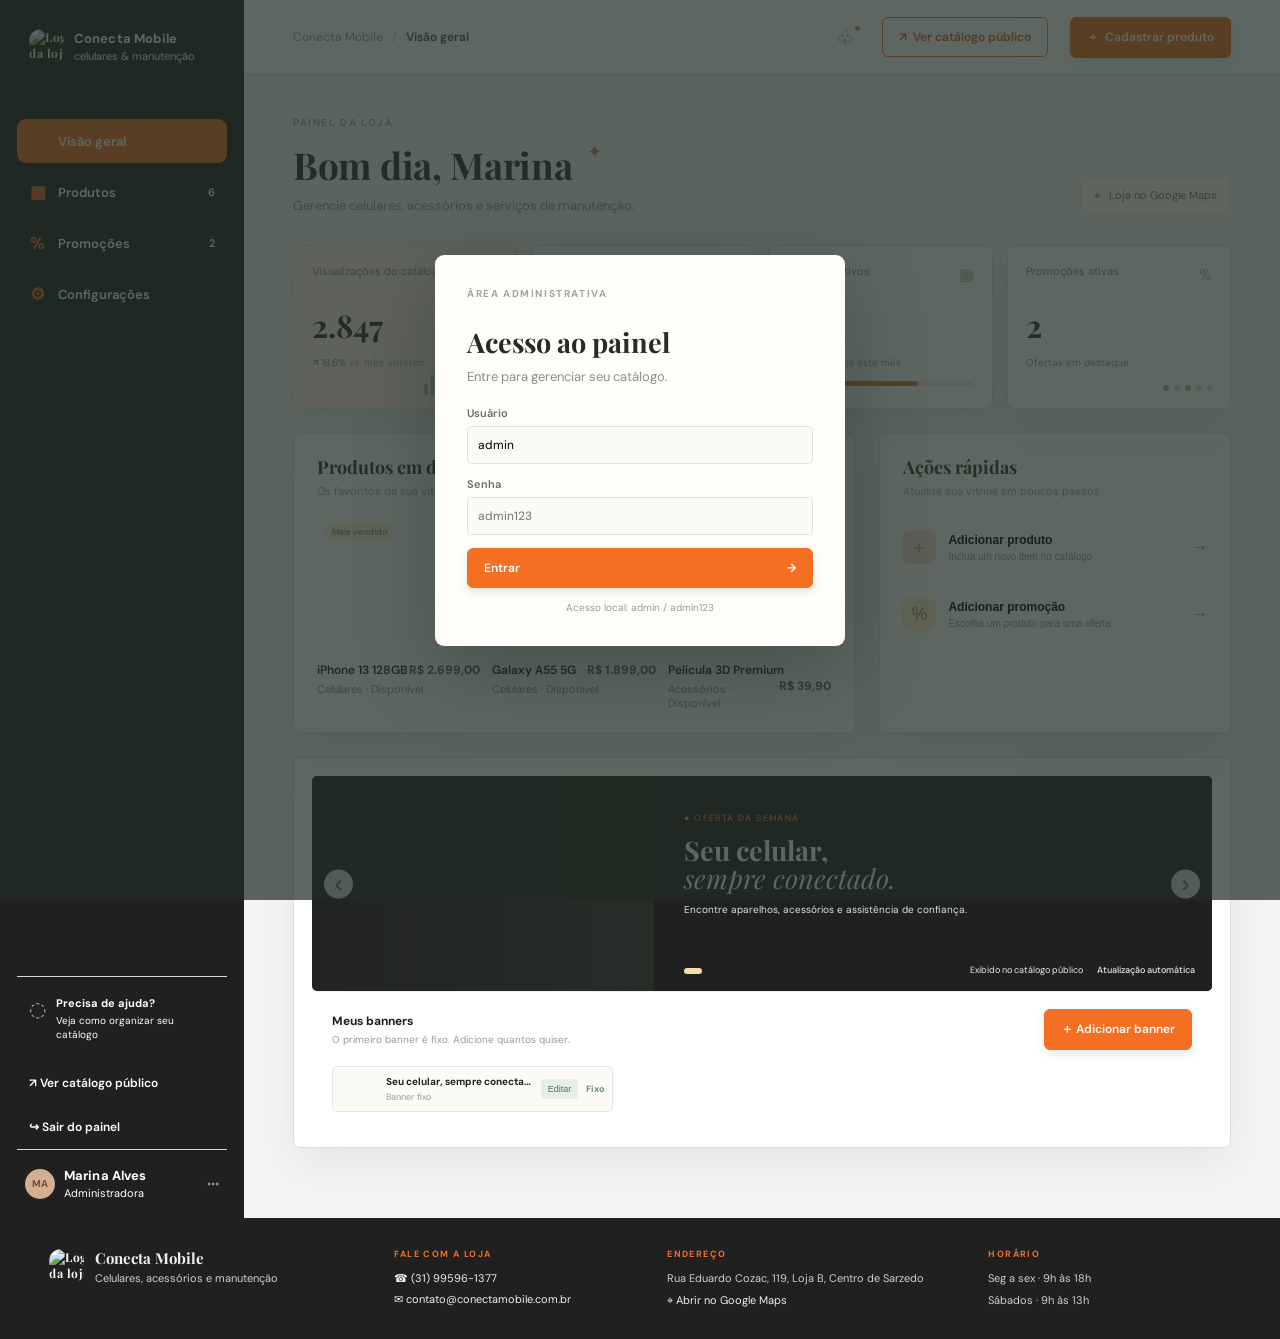
==== index.html @ fa738e45 "Initial catalog application" ====
<!doctype html>
<html lang="pt-BR">
  <head>
    <meta charset="UTF-8" />
    <meta name="viewport" content="width=device-width, initial-scale=1.0" />
    <meta name="theme-color" content="#f6f2e9" />
    <title>Conecta Mobile | Celulares e Manutenção</title>
    <link rel="preconnect" href="https://fonts.googleapis.com" />
    <link rel="preconnect" href="https://fonts.gstatic.com" crossorigin />
    <link
      href="https://fonts.googleapis.com/css2?family=DM+Sans:wght@400;500;600;700&family=Playfair+Display:wght@600;700&display=swap"
      rel="stylesheet"
    />
    <link rel="stylesheet" href="styles.css" />
  </head>
  <body>
    <div class="app-shell">
      <aside class="sidebar">
        <div class="brand">
          <span class="brand-mark logo-frame"
            ><img src="logo.png" alt="Logo da loja Conecta Mobile" /></span
          ><span
            ><strong>Conecta Mobile</strong
            ><small>celulares & manutenção</small></span
          >
        </div>
        <nav class="nav-list" aria-label="Navegação principal">
          <button class="nav-item active" data-view="overview">
            <span class="nav-icon">⌂</span> Visão geral
          </button>
          <button class="nav-item" data-view="products">
            <span class="nav-icon">▦</span> Produtos
            <b id="productNavCount">6</b>
          </button>
          <button class="nav-item" data-view="promotions">
            <span class="nav-icon">%</span> Promoções
            <b id="promoNavCount">2</b>
          </button>
          <button class="nav-item" data-view="settings">
            <span class="nav-icon">⚙</span> Configurações
          </button>
        </nav>
        <nav class="public-nav" aria-label="Menu público">
          <span class="public-nav-title">MENU</span>
          <button class="public-nav-item active" data-public-section="home">
            Home
          </button>
          <button class="public-nav-item" data-public-section="about">
            Sobre Nós
          </button>
          <button class="public-nav-item" data-public-section="services">
            Serviços
          </button>
          <button class="public-nav-item" data-public-section="store">
            Loja
          </button>
          <button class="public-nav-item" data-public-section="contact">
            Contato
          </button>
        </nav>
        <div class="sidebar-bottom">
          <div class="help-card">
            <span>◌</span>
            <div>
              <strong>Precisa de ajuda?</strong
              ><small>Veja como organizar seu catálogo</small>
            </div>
          </div>
          <button class="store-link" data-public-view>
            <span>↗</span> Ver catálogo público
          </button>
          <button class="store-link" id="logoutButton">
            <span>↪</span> Sair do painel
          </button>
          <div class="profile">
            <span class="avatar">MA</span
            ><span
              ><strong>Marina Alves</strong><small>Administradora</small></span
            ><span class="dots">•••</span>
          </div>
        </div>
      </aside>
      <main class="main-content">
        <header class="topbar">
          <div class="top-brand">
            <span class="brand-mark logo-frame"
              ><img src="logo.png" alt="Logo da loja Conecta Mobile"
            /></span>
            <div>
              <strong>Conecta Mobile</strong
              ><small>Celulares & manutenção</small>
            </div>
          </div>
          <div class="breadcrumb">
            <span>Conecta Mobile</span><i>/</i
            ><strong id="pageCrumb">Visão geral</strong>
          </div>
          <div class="top-actions">
            <button class="icon-button" title="Notificações">♧<em></em></button
            ><button
              class="outline-button"
              id="publicStoreButton"
              data-public-view
            >
              ↗ &nbsp;Ver catálogo público</button
            ><button class="primary-button" id="headerAddButton">
              ＋ &nbsp;Cadastrar produto
            </button>
          </div>
        </header>
        <div class="content-wrap">
          <section class="view active" id="overviewView">
            <div class="page-heading">
              <div>
                <p class="eyebrow">PAINEL DA LOJA</p>
                <h1>Bom dia, Marina <span>✦</span></h1>
                <p class="subtitle">
                  Gerencie celulares, acessórios e serviços de manutenção.
                </p>
              </div>
              <div class="date-chip">⌖ &nbsp; Loja no Google Maps</div>
            </div>
            <div class="stats-grid">
              <div class="stat-card accent">
                <div class="stat-top">
                  <span>Visualizações do catálogo</span
                  ><span class="stat-icon">◉</span>
                </div>
                <strong>2.847</strong
                ><small class="positive"
                  >↗ 18,6% <span>vs. mês anterior</span></small
                >
                <div class="sparkline bars">
                  <i></i><i></i><i></i><i></i><i></i><i></i><i></i><i></i><i></i
                  ><i></i><i></i><i></i>
                </div>
              </div>
              <div class="stat-card">
                <div class="stat-top">
                  <span>Cliques em produtos</span
                  ><span class="stat-icon pale">⌁</span>
                </div>
                <strong>634</strong
                ><small class="positive"
                  >↗ 9,2% <span>vs. mês anterior</span></small
                >
                <div class="sparkline line"></div>
              </div>
              <div class="stat-card">
                <div class="stat-top">
                  <span>Produtos ativos</span
                  ><span class="stat-icon pale">▦</span>
                </div>
                <strong id="activeStat">24</strong
                ><small class="neutral">3 adicionados este mês</small>
                <div class="progress"><span></span></div>
              </div>
              <div class="stat-card">
                <div class="stat-top">
                  <span>Promoções ativas</span
                  ><span class="stat-icon pale">%</span>
                </div>
                <strong id="promoStat">2</strong
                ><small class="neutral">Ofertas em destaque</small>
                <div class="event-dots">
                  <i></i><i></i><i></i><i></i><i></i>
                </div>
              </div>
            </div>
            <div class="dashboard-grid">
              <section class="panel catalog-panel">
                <div class="panel-header">
                  <div>
                    <h2>Produtos em destaque</h2>
                    <p>Os favoritos da sua vitrine</p>
                  </div>
                  <button class="text-button" data-view-link="products">
                    Ver todos <span>→</span>
                  </button>
                </div>
                <div class="featured-products" id="featuredProducts"></div>
              </section>
              <section class="panel quick-panel">
                <div class="panel-header">
                  <div>
                    <h2>Ações rápidas</h2>
                    <p>Atualize sua vitrine em poucos passos</p>
                  </div>
                </div>
                <button class="quick-action" data-modal="product">
                  <span class="quick-icon peach">＋</span
                  ><span
                    ><strong>Adicionar produto</strong
                    ><small>Inclua um novo item no catálogo</small></span
                  ><b>→</b></button
                ><button class="quick-action" data-view-link="promotions">
                  <span class="quick-icon yellow">%</span
                  ><span
                    ><strong>Adicionar promoção</strong
                    ><small>Escolha um produto para uma oferta</small></span
                  ><b>→</b>
                </button>
              </section>
            </div>
            <section class="panel banner-panel">
              <div class="banner-carousel" id="bannerCarousel">
                <div id="bannerSlides"></div>
                <button
                  class="carousel-arrow previous"
                  id="bannerPrevious"
                  aria-label="Banner anterior"
                >
                  ‹</button
                ><button
                  class="carousel-arrow next"
                  id="bannerNext"
                  aria-label="Próximo banner"
                >
                  ›
                </button>
                <div
                  class="carousel-dots"
                  id="carouselDots"
                  aria-label="Selecionar banner"
                ></div>
                <div class="banner-meta">
                  <span>Exibido no catálogo público</span
                  ><strong>Atualização automática</strong>
                </div>
              </div>
              <div class="banner-manager">
                <div>
                  <strong>Meus banners</strong
                  ><small
                    >O primeiro banner é fixo. Adicione quantos quiser.</small
                  >
                </div>
                <button class="primary-button" data-modal="banner">
                  ＋ Adicionar banner
                </button>
                <div class="banner-manager-list" id="bannerManagerList"></div>
              </div>
            </section>
          </section>
          <section class="view" id="productsView">
            <div class="page-heading compact">
              <div>
                <p class="eyebrow">CATÁLOGO DA LOJA</p>
                <h1>Produtos e serviços</h1>
                <p class="subtitle">
                  Cadastre celulares, acessórios e serviços de manutenção.
                </p>
              </div>
              <button class="primary-button" data-modal="product">
                ＋ &nbsp;Cadastrar produto
              </button>
            </div>
            <div class="toolbar">
              <div class="search-box">
                ⌕<input
                  id="productSearch"
                  placeholder="Buscar produto ou serviço..."
                />
              </div>
              <select id="categoryFilter">
                <option value="all">Todas as categorias</option>
                <option>Celulares</option>
                <option>Acessórios</option>
                <option>Manutenção</option>
              </select>
            </div>
            <div class="product-grid" id="productGrid"></div>
          </section>
          <section class="view" id="promotionsView">
            <div class="page-heading compact">
              <div>
                <p class="eyebrow">DESTAQUES</p>
                <h1>Promoções</h1>
                <p class="subtitle">
                  Crie ofertas que merecem aparecer primeiro.
                </p>
              </div>
              <button class="primary-button" data-modal="promotion">
                ＋ &nbsp;Nova promoção
              </button>
            </div>
            <div class="promotion-list" id="promotionList"></div>
          </section>
          <section class="view" id="settingsView">
            <div class="page-heading compact">
              <div>
                <p class="eyebrow">IDENTIDADE DA LOJA</p>
                <h1>Configurações</h1>
                <p class="subtitle">Atualize contato, localização e redes sociais.</p>
              </div>
            </div>
            <form class="settings-panel panel" id="settingsForm">
              <label>Endereço<input name="address" placeholder="Rua, número, bairro e cidade"></label>
              <label>Link da localização<input name="mapLink" type="url" placeholder="https://maps.google.com/... "></label>
              <label>Telefone<input name="phone" placeholder="(31) 99596-1377"></label>
              <label>Instagram<input name="instagram" placeholder="https://instagram.com/sua-loja"></label>
              <label>Facebook<input name="facebook" placeholder="https://facebook.com/sua-loja"></label>
              <button class="primary-button" type="submit">Salvar configurações <span>→</span></button>
            </form>
            <div class="panel category-settings">
              <div class="panel-header"><div><h2>Categorias</h2><p>Crie categorias para organizar os produtos.</p></div></div>
              <form class="category-form" id="categoryForm"><input name="category" placeholder="Nova categoria"><button class="primary-button" type="submit">＋ Adicionar</button></form>
              <div class="category-list" id="categoryList"></div>
            </div>
          </section>
          <section class="view client-view" id="clientView">
            <div class="client-header">
              <div class="client-logo">
                <span class="brand-mark logo-frame"
                  ><img src="logo.png" alt="Logo da loja Conecta Mobile"
                /></span>
                <div>
                  <strong>Conecta Mobile</strong
                  ><small>Celulares & manutenção</small>
                </div>
              </div>
              <button class="client-admin-link" data-view="overview">
                Área administrativa
              </button>
            </div>
            <div class="client-carousel" id="clientCarousel">
              <div id="clientBannerSlides"></div>
              <button
                class="client-carousel-arrow previous"
                id="clientBannerPrevious"
                aria-label="Banner anterior"
              >
                ‹</button
              ><button
                class="client-carousel-arrow next"
                id="clientBannerNext"
                aria-label="Próximo banner"
              >
                ›
              </button>
              <div class="client-carousel-dots" id="clientBannerDots"></div>
            </div>
            <div class="client-toolbar">
              <div>
                <span class="eyebrow">CATÁLOGO ONLINE</span>
                <h2>Encontre o que precisa</h2>
                <p>Produtos e serviços de confiança para o seu celular.</p>
              </div>
              <div class="client-search">
                ⌕<input
                  id="clientSearch"
                  placeholder="Buscar produto ou serviço..."
                />
              </div>
            </div>
            <div class="client-categories">
              <button class="category-chip active" data-client-category="all">
                Todos</button
              ><button class="category-chip" data-client-category="Celulares">
                Celulares</button
              ><button class="category-chip" data-client-category="Acessórios">
                Acessórios</button
              ><button class="category-chip" data-client-category="Manutenção">
                Manutenção
              </button>
            </div>
            <div class="client-product-grid" id="clientProductGrid"></div>
            <div class="client-contact">
              <strong>Precisa de ajuda?</strong
              ><span
                >Fale com a Conecta Mobile pelo WhatsApp ou visite nossa
                loja.</span
              ><a href="tel:+5511998765432">☎ (11) 99876-5432</a
              ><button class="client-map-button" id="clientMapButton">
                ⌖ Como chegar
              </button>
            </div>
          </section>
        </div>
      </main>
      <footer class="site-footer">
        <div class="footer-brand">
          <span class="brand-mark logo-frame"
            ><img src="logo.png" alt="Logo da loja Conecta Mobile"
          /></span>
          <div>
            <strong>Conecta Mobile</strong
            ><small>Celulares, acessórios e manutenção</small>
          </div>
        </div>
        <div class="footer-contact">
          <span class="footer-label">FALE COM A LOJA</span
          ><a id="footerPhone" href="tel:+5531995961377">☎ (31) 99596-1377</a
          ><a href="mailto:contato@conectamobile.com.br"
            >✉ contato@conectamobile.com.br</a
          >
          <a id="footerInstagram" target="_blank" rel="noreferrer"></a>
          <a id="footerFacebook" target="_blank" rel="noreferrer"></a>
        </div>
        <div class="footer-contact">
          <span class="footer-label">ENDEREÇO</span
          ><span id="footerAddress">Rua Eduardo Cozac, 119, Loja B, Centro de Sarzedo</span
          ><a id="footerMapLink"
            href="https://www.google.com/maps/search/?api=1&query=Rua+Eduardo+Cozac+119+Sarzedo"
            target="_blank"
            rel="noreferrer"
            >⌖ Abrir no Google Maps</a
          >
        </div>
        <div class="footer-hours">
          <span class="footer-label">HORÁRIO</span
          ><span>Seg a sex · 9h às 18h</span><span>Sábados · 9h às 13h</span>
        </div>
      </footer>
    </div>
    <div class="login-backdrop open" id="loginBackdrop">
      <form class="login-card" id="loginForm">
        <p class="eyebrow">ÁREA ADMINISTRATIVA</p>
        <h1>Acesso ao painel</h1>
        <p class="subtitle">Entre para gerenciar seu catálogo.</p>
        <label>Usuário<input name="username" autocomplete="username" value="admin"></label>
        <label>Senha<input name="password" type="password" autocomplete="current-password" placeholder="admin123"></label>
        <button class="primary-button full" type="submit">Entrar <span>→</span></button>
        <small class="login-hint">Acesso local: admin / admin123</small>
      </form>
    </div>
    <div class="modal-backdrop" id="modalBackdrop">
      <div class="modal" role="dialog" aria-modal="true">
        <button class="modal-close" id="modalClose">×</button>
        <p class="eyebrow" id="modalEyebrow">NOVO CADASTRO</p>
        <h2 id="modalTitle">Adicionar produto</h2>
        <p class="modal-subtitle" id="modalSubtitle">
          Deixe sua vitrine sempre atualizada.
        </p>
        <form id="catalogForm">
          <div class="form-fields" id="formFields"></div>
          <button class="primary-button full" type="submit">
            Salvar cadastro <span>→</span>
          </button>
        </form>
      </div>
    </div>
    <div class="toast" id="toast">Cadastro salvo com sucesso.</div>
    <script src="app.js"></script>
  </body>
</html>
---- styles.css ----
.public-mode .content-wrap {
  display: block !important;
  min-height: 650px !important;
}
.public-mode .client-view.active {
  display: block !important;
  visibility: visible !important;
  opacity: 1 !important;
  min-height: 650px !important;
}
.public-mode .client-view.active .client-header,
.public-mode .client-view.active .client-carousel,
.public-mode .client-view.active .client-toolbar,
.public-mode .client-view.active .client-categories,
.public-mode .client-view.active .client-product-grid {
  display: flex;
}
.public-mode .client-view.active .client-product-grid {
  display: grid;
}
.public-mode {
  background: #555b5e !important;
}
.public-mode .app-shell {
  width: min(100%, 900px);
  margin: 0 auto;
  display: flex;
  align-items: stretch;
  box-shadow: 0 0 35px rgba(0, 0, 0, 0.32);
  background: #252e35;
}
.public-mode .sidebar {
  width: 108px !important;
  flex: 0 0 108px !important;
  min-height: 100vh !important;
  padding: 0 !important;
  background: #101722 !important;
}
.public-mode .sidebar .brand {
  height: 50px;
  padding: 0 !important;
  justify-content: center;
  background: #0b111b;
}
.public-mode .sidebar .brand-mark {
  width: 108px !important;
  height: 50px !important;
  border-radius: 0;
  background: #0b111b !important;
}
.public-mode .sidebar .brand-mark img {
  padding: 7px 10px;
}
.public-mode .public-nav {
  display: block;
}
.public-mode .public-nav-title {
  height: 50px;
  padding: 18px 14px;
  font-size: 12px;
  background: #0b111b;
}
.public-mode .public-nav-item {
  font-size: 10px;
  padding: 10px 13px;
}
.public-mode .public-nav-item.active {
  background: #202936;
  border-left-color: #f36f21;
}
.public-mode .main-content {
  width: calc(100% - 108px);
  background: #252e35 !important;
}
.public-mode .client-view {
  background: #252e35;
}
.public-mode .client-header {
  height: 105px;
  padding: 0 25px;
  margin: 0;
  background: #252e35;
  border-bottom: 1px solid #38434a;
}
.public-mode .client-header .client-logo {
  width: 100%;
  justify-content: center;
}
.public-mode .client-header .client-logo > div {
  display: none;
}
.public-mode .client-header .logo-frame {
  width: 190px;
  height: 58px;
  border-radius: 0;
  background: transparent !important;
}
.public-mode .client-header .client-admin-link {
  position: absolute;
  right: 10px;
  top: 10px;
  font-size: 8px;
  color: #f36f21;
}
.public-mode .client-carousel {
  width: 100%;
  height: 300px;
  margin: 0;
  border-radius: 0;
  background: #20272d;
}
.public-mode .client-banner-slide {
  padding: 35px 45px;
}
.public-mode .client-banner-slide h1 {
  font-size: 30px;
}
.public-mode .client-banner-slide p {
  font-size: 11px;
}
.public-mode .client-toolbar {
  padding: 0 45px;
  margin: 28px 0 14px;
}
.public-mode .client-toolbar h2 {
  font-size: 18px;
}
.public-mode .client-categories {
  padding: 0 45px;
}
.public-mode .client-product-grid {
  padding: 0 45px;
  grid-template-columns: repeat(6, 1fr);
  gap: 8px;
}
.public-mode .client-product-image {
  height: 112px;
}
.public-mode .client-product-info {
  padding: 7px;
}
.public-mode .client-product-info small {
  font-size: 8px;
}
.public-mode .client-product-info h3 {
  font-size: 9px;
}
.public-mode .client-product-info strong {
  font-size: 10px;
}
.public-mode .client-product-info del {
  font-size: 8px;
}
.public-mode .client-detail-button {
  font-size: 8px;
  padding: 5px 1px;
  background: #f36f21;
}
.public-mode .client-contact {
  margin: 22px 45px 0;
  padding: 14px;
}
.public-mode .site-footer {
  margin-left: -108px;
  width: calc(100% + 108px);
  padding: 18px 45px;
  border-top: 2px solid #f36f21;
  grid-template-columns: repeat(4, 1fr);
  font-size: 9px;
}
.public-mode .site-footer .brand-mark {
  width: 35px;
  height: 35px;
}
.public-mode .client-main-banner {
  display: none;
}
@media (max-width: 640px) {
  .public-mode .app-shell {
    width: 100%;
  }
  .public-mode .sidebar {
    width: 58px !important;
    flex-basis: 58px !important;
  }
  .public-mode .main-content {
    width: calc(100% - 58px);
  }
  .public-mode .client-header {
    height: 76px;
  }
  .public-mode .client-header .logo-frame {
    width: 175px;
    height: 54px;
  }
  .public-mode .client-carousel {
    height: 300px;
  }
  .public-mode .client-banner-slide {
    padding: 25px;
  }
  .public-mode .client-banner-slide h1 {
    font-size: 25px;
  }
  .public-mode .client-toolbar,
  .public-mode .client-categories,
  .public-mode .client-product-grid {
    padding-left: 15px;
    padding-right: 15px;
  }
  .public-mode .client-product-grid {
    grid-template-columns: repeat(2, 1fr);
  }
  .public-mode .site-footer {
    margin-left: -58px;
    width: calc(100% + 58px);
    padding: 20px 15px;
    grid-template-columns: repeat(2, 1fr);
  }
}
.public-nav {
  display: none;
}
.public-nav-title {
  display: block;
  color: #fff;
  font-size: 14px;
  font-weight: 700;
  padding: 12px 14px 18px;
}
.public-nav-item {
  display: block;
  width: 100%;
  border: 0;
  border-left: 3px solid transparent;
  background: transparent;
  color: #fff;
  text-align: left;
  padding: 11px 14px;
  font: 500 11px "DM Sans";
  cursor: pointer;
}
.public-nav-item.active {
  border-left-color: #f36f21;
  background: #343434;
  color: #f7a56f;
}
.public-mode .sidebar {
  width: 160px;
  padding: 20px 0;
  background: #111820 !important;
}
.public-mode .sidebar .brand {
  padding: 0 14px 23px;
}
.public-mode .sidebar .brand-mark {
  width: 42px;
  height: 42px;
  border-radius: 2px;
}
.public-mode .sidebar .brand > span:last-child {
  display: none;
}
.public-mode .sidebar .nav-list,
.public-mode .sidebar .sidebar-bottom {
  display: none;
}
.public-mode .public-nav {
  display: block;
}
.public-mode .main-content {
  background: #252e35 !important;
}
.public-mode .content-wrap {
  max-width: none;
  padding: 0 0 30px;
}
.public-mode .client-view {
  max-width: 100%;
  margin: 0;
}
.public-mode .client-header {
  height: 105px;
  margin: 0;
  padding: 14px 46px;
  background: #252e35;
  justify-content: center;
}
.public-mode .client-header .client-logo > div {
  display: none;
}
.public-mode .client-header .logo-frame {
  width: 260px;
  height: 78px;
  border-radius: 0;
  background: #252e35 !important;
}
.public-mode .client-header .client-admin-link {
  position: absolute;
  right: 24px;
  top: 18px;
  color: #f36f21;
}
.public-mode .client-main-banner {
  border-radius: 0;
  height: 300px;
  margin: 0;
  background-position: center;
}
.public-mode .client-main-banner-copy {
  display: none;
}
.public-mode .client-carousel {
  border-radius: 0;
  width: 100%;
  height: 300px;
  margin: 0;
}
.public-mode .client-toolbar {
  padding: 0 45px;
  margin-top: 30px;
  color: #fff;
}
.public-mode .client-toolbar h2 {
  color: #fff;
}
.public-mode .client-toolbar p {
  color: #b9c0c3;
}
.public-mode .client-categories {
  padding: 0 45px;
}
.public-mode .client-product-grid {
  padding: 0 45px;
  grid-template-columns: repeat(6, 1fr);
  gap: 10px;
}
.public-mode .client-product-card {
  background: #f4f4f2 !important;
  border: 0;
  border-radius: 4px;
}
.public-mode .client-product-image {
  height: 118px;
}
.public-mode .client-product-info {
  padding: 8px;
}
.public-mode .client-product-info h3 {
  font-size: 10px;
  margin: 4px 0;
}
.public-mode .client-product-info strong {
  font-size: 11px;
}
.public-mode .client-detail-button {
  background: #f36f21;
  color: #fff !important;
  border-radius: 3px;
  padding: 5px 4px;
  font-size: 8px;
  width: 100%;
}
.public-mode .client-contact {
  margin: 28px 45px 0;
}
.public-mode .site-footer {
  margin-left: -160px;
  width: calc(100% + 160px);
  border-top: 2px solid #f36f21;
}
@media (max-width: 1000px) {
  .public-mode .client-product-grid {
    grid-template-columns: repeat(3, 1fr);
  }
}
@media (max-width: 640px) {
  .public-mode .sidebar {
    width: 58px;
  }
  .public-mode .sidebar .brand {
    padding: 10px 8px 25px;
  }
  .public-mode .sidebar .brand-mark {
    width: 40px;
    height: 40px;
  }
  .public-mode .public-nav-title {
    font-size: 0;
    padding: 12px 0;
  }
  .public-mode .public-nav-item {
    font-size: 0;
    padding: 13px 0;
    border-left-width: 2px;
  }
  .public-mode .public-nav-item:before {
    content: "•";
    font-size: 19px;
    display: block;
    text-align: center;
  }
  .public-mode .client-header {
    height: 78px;
    padding: 8px 12px;
  }
  .public-mode .client-header .logo-frame {
    width: 190px;
    height: 58px;
  }
  .public-mode .client-header .client-admin-link {
    right: 8px;
    top: 9px;
    font-size: 9px;
  }
  .public-mode .client-main-banner {
    height: 200px;
  }
  .public-mode .client-carousel {
    margin: 0;
    height: 300px;
  }
  .public-mode .client-toolbar,
  .public-mode .client-categories,
  .public-mode .client-product-grid {
    padding-left: 15px;
    padding-right: 15px;
  }
  .public-mode .client-product-grid {
    grid-template-columns: repeat(2, 1fr);
  }
  .public-mode .client-contact {
    margin-left: 15px;
    margin-right: 15px;
  }
  .public-mode .site-footer {
    margin-left: -58px;
    width: calc(100% + 58px);
  }
}
/* Identidade visual final da loja */
body {
  background: #f4f4f4 !important;
  color: #202020 !important;
}
.sidebar,
.site-footer {
  background: #202020 !important;
}
.main-content {
  background: #f4f4f4 !important;
}
.topbar {
  background: #fff !important;
  border-color: #dedede !important;
}
.primary-button,
.category-chip.active,
.client-map-button {
  background: #f36f21 !important;
  border-color: #f36f21 !important;
  color: #fff !important;
}
.outline-button {
  border-color: #f36f21 !important;
  color: #d95c16 !important;
}
.nav-item.active {
  background: #f36f21 !important;
  color: #fff !important;
}
.nav-item,
.nav-item b,
.brand strong,
.brand small,
.help-card,
.store-link,
.profile strong,
.profile small {
  color: #fff !important;
}
.nav-icon,
.footer-label,
.live-label {
  color: #f36f21 !important;
}
.panel,
.stat-card,
.product-card,
.client-product-card {
  background: #fff !important;
  border-color: #dedede !important;
}
.stat-card.accent,
.client-contact {
  background: #fff0e6 !important;
}
.banner-carousel,
.client-carousel,
.banner-copy {
  background: #202020 !important;
}
.client-banner-slide {
  color: #fff;
}
.text-button,
.location-link,
.client-detail-button,
.client-contact a {
  color: #d95c16 !important;
}
.promotion-tag,
.promotion-period {
  background: #ffe0cd !important;
  color: #d95c16 !important;
}
.promotion-badge {
  background: #ffe0cd !important;
  color: #d95c16 !important;
}
.status {
  background: #fff0e6 !important;
  color: #d95c16 !important;
}
.remove-banner {
  background: #ffe0cd !important;
  color: #d95c16 !important;
}
.progress span {
  background: #f36f21 !important;
}
.client-main-banner {
  background-color: #202020 !important;
}
.client-main-banner {
  height: 340px;
  background-size: cover;
  background-position: center;
  max-width: none;
}
.client-main-banner-copy {
  left: 48px;
  bottom: 38px;
}
.client-main-banner-copy strong {
  font-size: 38px;
}
.client-main-banner-copy p {
  font-size: 13px;
}
@media (max-width: 640px) {
  .client-main-banner {
    height: 260px;
    background-size: cover;
  }
  .client-main-banner-copy {
    left: 24px;
    bottom: 24px;
  }
  .client-main-banner-copy strong {
    font-size: 27px;
  }
}
.public-mode .topbar {
  display: none;
}
.public-mode .content-wrap {
  padding-top: 28px;
}
.public-mode .sidebar {
  min-height: 100vh;
}
.brand-mark {
  background: #202020;
  color: #fff;
}
.sidebar {
  background: #202020;
  color: #fff;
}
.brand strong,
.brand small,
.nav-item,
.help-card,
.store-link,
.profile strong,
.profile small {
  color: #fff;
}
.nav-item.active {
  background: #f36f21;
  color: #fff;
}
.nav-item b {
  color: #f4b083;
}
.nav-icon {
  color: #f7a06e;
}
.help-card,
.profile {
  border-color: #454545;
}
.main-content {
  background: #f4f4f4;
}
.topbar {
  background: #fff;
  border-color: #dedede;
}
.primary-button {
  background: #f36f21;
  border-color: #f36f21;
}
.outline-button {
  border-color: #f36f21;
  color: #d95c16;
}
.stat-card.accent {
  background: #fff0e6;
  border-color: #ffd6bd;
}
.positive,
.text-button,
.location-link {
  color: #d95c16 !important;
}
.progress span {
  background: #f36f21;
}
.quick-icon.green {
  background: #ffe0cd;
  color: #d95c16;
}
.banner-carousel,
.client-carousel {
  background: #202020;
}
.banner-copy {
  background: #202020 !important;
}
.live-label {
  color: #ff9a5c !important;
}
.site-footer {
  background: #202020;
}
.footer-label {
  color: #ff9a5c;
}
.client-map-button {
  background: #f36f21;
  color: #fff;
}
.category-chip.active {
  background: #f36f21;
  border-color: #f36f21;
}
.client-contact {
  background: #fff0e6;
  color: #202020;
}
.client-contact a {
  color: #d95c16;
}
.client-detail-button {
  color: #d95c16;
}
.promotion-tag,
.promotion-period {
  color: #d95c16 !important;
}
.promotion-badge {
  background: #ffe0cd;
  color: #d95c16;
}
.status {
  background: #fff0e6;
  color: #d95c16 !important;
}
.fixed-label {
  color: #d95c16;
}
.remove-banner {
  background: #ffe0cd;
  color: #d95c16;
}
.logo-theme {
  --ink: #202020;
  --green: #f36f21;
  --green-dark: #1f1f1f;
  --cream: #f4f4f4;
  --paper: #ffffff;
  --line: #dedede;
}
body {
  background: #f4f4f4;
  color: #202020;
}
.sidebar {
  background: #202020;
  color: #fff;
}
.brand strong,
.brand small,
.nav-item,
.help-card,
.store-link,
.profile strong,
.profile small {
  color: #fff;
}
.nav-item.active {
  background: #f36f21;
  color: #fff;
}
.nav-item b {
  color: #f4b083;
}
.nav-icon {
  color: #f7a06e;
}
.help-card,
.profile {
  border-color: #454545;
}
.main-content {
  background: #f4f4f4;
}
.topbar {
  background: #fff;
  border-color: #dedede;
}
.primary-button {
  background: #f36f21;
  border-color: #f36f21;
}
.outline-button {
  border-color: #f36f21;
  color: #d95c16;
}
.stat-card.accent {
  background: #fff0e6;
  border-color: #ffd6bd;
}
.positive,
.text-button,
.location-link {
  color: #d95c16 !important;
}
.progress span {
  background: #f36f21;
}
.quick-icon.green {
  background: #ffe0cd;
  color: #d95c16;
}
.banner-carousel,
.client-carousel {
  background: #202020;
}
.banner-copy {
  background: #202020 !important;
}
.live-label {
  color: #ff9a5c !important;
}
.site-footer {
  background: #202020;
}
.footer-label {
  color: #ff9a5c;
}
.client-map-button {
  background: #f36f21;
  color: #fff;
}
.category-chip.active {
  background: #f36f21;
  border-color: #f36f21;
}
.client-contact {
  background: #fff0e6;
  color: #202020;
}
.client-contact a {
  color: #d95c16;
}
.client-detail-button {
  color: #d95c16;
}
.promotion-tag,
.promotion-period {
  color: #d95c16 !important;
}
.promotion-badge {
  background: #ffe0cd;
  color: #d95c16;
}
.status {
  background: #fff0e6;
  color: #d95c16 !important;
}
.fixed-label {
  color: #d95c16;
}
.remove-banner {
  background: #ffe0cd;
  color: #d95c16;
}
.client-main-banner {
  height: 190px;
  border-radius: 9px;
  overflow: hidden;
  position: relative;
  background: #222 url("logo.png") center/cover no-repeat;
  display: flex;
  align-items: center;
  box-shadow: 0 14px 30px rgba(35, 43, 37, 0.13);
  margin-bottom: 18px;
}
.client-main-banner:after {
  content: "";
  position: absolute;
  inset: 0;
  background: linear-gradient(
    90deg,
    rgba(20, 25, 27, 0.82),
    rgba(20, 25, 27, 0.12) 72%
  );
}
.client-main-banner-copy {
  position: absolute;
  z-index: 1;
  left: 32px;
  color: #fff;
  display: flex;
  flex-direction: column;
  gap: 7px;
}
.client-main-banner-copy span {
  font-size: 9px;
  letter-spacing: 1.5px;
  color: #f1a06d;
  font-weight: 700;
}
.client-main-banner-copy strong {
  font: 700 29px "Playfair Display";
}
.client-main-banner-copy p {
  font-size: 11px;
  color: #e6e8e4;
  margin: 0;
}
@media (max-width: 640px) {
  .client-main-banner {
    height: 155px;
  }
  .client-main-banner-copy {
    left: 20px;
    right: 14px;
  }
  .client-main-banner-copy strong {
    font-size: 22px;
  }
  .client-main-banner-copy p {
    font-size: 10px;
  }
}
.client-carousel {
  height: 320px;
  border-radius: 9px;
  overflow: hidden;
  position: relative;
  background: #294d3d;
  color: #fff;
}
.client-banner-slide {
  position: absolute;
  inset: 0;
  display: flex;
  align-items: center;
  padding: 40px 55px;
  background-position: center;
  background-size: cover;
  opacity: 0;
  visibility: hidden;
  transition: opacity 0.45s ease;
}
.client-banner-slide.active {
  opacity: 1;
  visibility: visible;
}
.client-banner-slide > div {
  max-width: 500px;
}
.client-banner-slide h1 {
  font: 700 43px/1.05 "Playfair Display";
  margin: 13px 0;
}
.client-banner-slide p {
  color: #e4ede3;
  font-size: 13px;
  line-height: 1.6;
  max-width: 390px;
}
.client-carousel-arrow {
  position: absolute;
  top: 50%;
  transform: translateY(-50%);
  border: 0;
  border-radius: 50%;
  width: 32px;
  height: 32px;
  background: rgba(255, 255, 255, 0.86);
  color: #41634c;
  font-size: 25px;
  line-height: 19px;
  cursor: pointer;
  z-index: 2;
}
.client-carousel-arrow.previous {
  left: 16px;
}
.client-carousel-arrow.next {
  right: 16px;
}
.client-carousel-dots {
  position: absolute;
  bottom: 19px;
  left: 55px;
  display: flex;
  gap: 6px;
  z-index: 2;
}
.client-carousel-dot {
  border: 0;
  width: 7px;
  height: 7px;
  border-radius: 50%;
  padding: 0;
  background: #b9cbb9;
  cursor: pointer;
}
.client-carousel-dot.active {
  width: 20px;
  border-radius: 5px;
  background: #f3dfad;
}
.client-promotion-period {
  display: block;
  color: #b66f4c;
  font-size: 10px;
  font-style: normal;
  margin-top: 7px;
}
.client-contact .client-map-button {
  margin: 0 0 0 auto;
}
@media (max-width: 640px) {
  .client-carousel {
    height: 350px;
  }
  .client-banner-slide {
    padding: 30px 25px;
  }
  .client-banner-slide h1 {
    font-size: 34px;
  }
  .client-carousel-dots {
    left: 25px;
  }
  .client-contact .client-map-button {
    margin-top: 15px;
  }
}
.logo-frame {
  overflow: hidden;
  background: #202020 !important;
  display: grid;
  place-items: center;
}
.logo-frame img {
  width: 100%;
  height: 100%;
  object-fit: contain;
  display: block;
}
.banner-manager {
  padding: 17px 20px;
  display: flex;
  align-items: center;
  gap: 16px;
  flex-wrap: wrap;
  border-top: 1px solid #edf0e9;
}
.banner-manager > div:first-child {
  display: flex;
  flex-direction: column;
  gap: 4px;
  margin-right: auto;
}
.banner-manager strong {
  font-size: 12px;
}
.banner-manager small {
  font-size: 10px;
  color: #929d95;
}
.banner-manager-list {
  width: 100%;
  display: grid;
  grid-template-columns: repeat(3, 1fr);
  gap: 8px;
}
.banner-manager-item {
  display: flex;
  align-items: center;
  gap: 8px;
  border: 1px solid #e5e8e2;
  border-radius: 5px;
  padding: 7px;
  background: #fbfaf5;
  min-width: 0;
}
.banner-mini {
  width: 38px;
  height: 30px;
  border-radius: 3px;
  background-size: cover;
  background-position: center;
  flex-shrink: 0;
}
.banner-manager-item strong,
.banner-manager-item small {
  display: block;
  white-space: nowrap;
  overflow: hidden;
  text-overflow: ellipsis;
}
.banner-manager-copy {
  min-width: 0;
  flex: 1;
}
.edit-banner {
  border: 0;
  background: #e8efe8;
  color: #53705a;
  border-radius: 4px;
  padding: 5px 7px;
  font-size: 9px;
  cursor: pointer;
  flex-shrink: 0;
}
.banner-manager-item strong {
  font-size: 10px;
}
.banner-manager-item small {
  font-size: 9px;
  color: #96a097;
  margin-top: 3px;
}
.fixed-label {
  margin-left: auto;
  color: #6b8c70;
  font-size: 9px;
  font-weight: 700;
}
.remove-banner {
  margin-left: auto;
  border: 0;
  background: #f8e2d7;
  color: #b76c50;
  border-radius: 50%;
  width: 21px;
  height: 21px;
  font-size: 16px;
  line-height: 18px;
  cursor: pointer;
  flex-shrink: 0;
}
@media (max-width: 640px) {
  .banner-manager-list {
    grid-template-columns: 1fr;
  }
  .banner-manager .primary-button {
    width: 100%;
  }
}
.client-view {
  max-width: 1120px;
  margin: 0 auto;
}
.client-header {
  display: flex;
  align-items: center;
  justify-content: space-between;
  margin-bottom: 27px;
}
.client-logo {
  display: flex;
  align-items: center;
  gap: 10px;
}
.client-logo strong {
  display: block;
  font: 700 17px "Playfair Display";
}
.client-logo small {
  display: block;
  color: #87918a;
  font-size: 10px;
  margin-top: 2px;
}
.client-admin-link {
  border: 0;
  background: transparent;
  color: #5e8068;
  font: 600 11px "DM Sans";
  cursor: pointer;
}
.client-hero {
  min-height: 290px;
  border-radius: 9px;
  padding: 42px 52px;
  display: flex;
  align-items: center;
  color: #fff;
  background:
    linear-gradient(90deg, rgba(37, 64, 48, 0.92), rgba(51, 78, 57, 0.52)),
    url("https://images.unsplash.com/photo-1511707171634-5f897ff02aa9?auto=format&fit=crop&w=1400&q=85")
      center/cover;
}
.client-hero h1 {
  font: 700 44px/1.02 "Playfair Display";
  margin: 12px 0;
}
.client-hero h1 em {
  font-weight: 400;
}
.client-hero p {
  max-width: 380px;
  color: #e0e9df;
  font-size: 13px;
  line-height: 1.6;
}
.client-map-button {
  margin-top: 15px;
  border: 0;
  background: #f5f0de;
  color: #3d604c;
  padding: 12px 16px;
  border-radius: 5px;
  font: 600 11px "DM Sans";
  cursor: pointer;
}
.client-toolbar {
  display: flex;
  align-items: end;
  justify-content: space-between;
  margin: 37px 0 17px;
}
.client-toolbar h2 {
  margin: 0;
  font: 700 26px "Playfair Display";
}
.client-search {
  background: var(--paper);
  border: 1px solid var(--line);
  border-radius: 5px;
  display: flex;
  align-items: center;
  padding: 0 12px;
  color: #87958a;
  width: 285px;
}
.client-search input {
  border: 0;
  outline: 0;
  background: none;
  padding: 11px 8px;
  width: 100%;
  font: 12px "DM Sans";
}
.client-categories {
  display: flex;
  gap: 8px;
  margin-bottom: 22px;
}
.category-chip {
  border: 1px solid #d8dfd7;
  background: transparent;
  border-radius: 20px;
  padding: 8px 14px;
  color: #748077;
  font: 600 11px "DM Sans";
  cursor: pointer;
}
.category-chip.active {
  background: var(--green);
  border-color: var(--green);
  color: #fff;
}
.client-product-grid {
  display: grid;
  grid-template-columns: repeat(4, 1fr);
  gap: 15px;
}
.client-product-card {
  background: var(--paper);
  border: 1px solid #e8e9e2;
  border-radius: 7px;
  overflow: hidden;
  box-shadow: var(--shadow);
}
.client-product-image {
  height: 205px;
  background-position: center;
  background-size: cover;
  position: relative;
}
.client-product-image span {
  position: absolute;
  top: 10px;
  left: 10px;
  background: #f7edcc;
  color: #8c713e;
  border-radius: 4px;
  padding: 5px 7px;
  font-size: 9px;
}
.client-product-info {
  padding: 15px;
}
.client-product-info small {
  color: #90a097;
  font-size: 10px;
}
.client-product-info h3 {
  font: 600 15px "DM Sans";
  margin: 6px 0 9px;
}
.client-product-info strong {
  color: var(--green);
  font-size: 15px;
}
.client-product-info del {
  color: #a5aca6;
  font-size: 10px;
  margin-left: 7px;
}
.client-detail-button {
  display: block;
  border: 0;
  background: none;
  color: #66886e;
  padding: 12px 0 0;
  font: 600 10px "DM Sans";
  cursor: pointer;
}
.client-contact {
  margin-top: 30px;
  background: #e3eee2;
  border-radius: 7px;
  padding: 22px;
  display: flex;
  align-items: center;
  gap: 16px;
  color: #526a57;
}
.client-contact strong {
  font: 700 17px "Playfair Display";
}
.client-contact span {
  font-size: 11px;
  color: #7b8c7e;
}
.client-contact a {
  margin-left: auto;
  color: #466d53;
  font-size: 11px;
  font-weight: 700;
  text-decoration: none;
}
@media (max-width: 900px) {
  .client-product-grid {
    grid-template-columns: repeat(2, 1fr);
  }
}
@media (max-width: 640px) {
  .client-hero {
    padding: 30px 25px;
    min-height: 280px;
  }
  .client-hero h1 {
    font-size: 36px;
  }
  .client-toolbar {
    display: block;
  }
  .client-search {
    width: 100%;
    margin-top: 18px;
  }
  .client-categories {
    overflow: auto;
    padding-bottom: 4px;
  }
  .client-product-grid {
    grid-template-columns: 1fr 1fr;
    gap: 9px;
  }
  .client-product-image {
    height: 155px;
  }
  .client-product-info {
    padding: 11px;
  }
  .client-product-info h3 {
    font-size: 12px;
  }
  .client-contact {
    display: block;
  }
  .client-contact span,
  .client-contact a {
    display: block;
    margin: 8px 0 0;
  }
}
.top-brand {
  display: flex;
  align-items: center;
  gap: 9px;
}
.top-brand strong {
  font-size: 13px;
}
.top-brand small {
  display: block;
  color: #87918a;
  font-size: 10px;
  margin-top: 2px;
}
@media (max-width: 640px) {
  .breadcrumb {
    display: none;
  }
}
.top-brand {
  display: none;
}
.banner-carousel {
  height: 215px;
  border-radius: 5px;
  overflow: hidden;
  position: relative;
  background: #6b7f6d;
  color: #fff;
}
.banner-slide {
  position: absolute;
  inset: 0;
  display: flex;
  opacity: 0;
  visibility: hidden;
  transition: opacity 0.45s ease;
}
.banner-slide.active {
  opacity: 1;
  visibility: visible;
}
.banner-slide .banner-image {
  width: 38%;
  flex-shrink: 0;
}
.phone-slide {
  background:
    linear-gradient(90deg, rgba(50, 70, 54, 0.1), rgba(50, 70, 54, 0.35)),
    url("https://images.unsplash.com/photo-1511707171634-5f897ff02aa9?auto=format&fit=crop&w=800&q=80")
      center/cover;
}
.repair-slide {
  background:
    linear-gradient(90deg, rgba(50, 70, 54, 0.1), rgba(50, 70, 54, 0.35)),
    url("https://images.unsplash.com/photo-1580983218765-f663bec07b37?auto=format&fit=crop&w=800&q=80")
      center/cover;
}
.deal-slide {
  background:
    linear-gradient(90deg, rgba(50, 70, 54, 0.1), rgba(50, 70, 54, 0.35)),
    url("https://images.unsplash.com/photo-1556656793-08538906a9f8?auto=format&fit=crop&w=800&q=80")
      center/cover;
}
.banner-slide .banner-copy {
  padding: 31px 30px;
  background: #6b7f6d;
  flex: 1;
}
.carousel-arrow {
  position: absolute;
  top: 50%;
  transform: translateY(-50%);
  border: 0;
  border-radius: 50%;
  width: 29px;
  height: 29px;
  background: rgba(255, 255, 255, 0.82);
  color: #45634e;
  font-size: 24px;
  line-height: 20px;
  cursor: pointer;
  z-index: 2;
}
.carousel-arrow.previous {
  left: 12px;
}
.carousel-arrow.next {
  right: 12px;
}
.carousel-dots {
  position: absolute;
  left: calc(38% + 30px);
  bottom: 17px;
  display: flex;
  gap: 6px;
  z-index: 2;
}
.carousel-dot {
  width: 6px;
  height: 6px;
  border: 0;
  padding: 0;
  border-radius: 50%;
  background: #b9c9b8;
  cursor: pointer;
}
.carousel-dot.active {
  width: 18px;
  border-radius: 5px;
  background: #f4dfaa;
}
.banner-carousel .banner-meta {
  z-index: 2;
}
.top-brand strong {
  font-size: 13px;
}
.top-brand small {
  display: block;
  color: #87918a;
  font-size: 10px;
  margin-top: 2px;
}
.promotion-fields {
  border-top: 1px solid #e5e6df;
  padding-top: 13px;
  display: grid;
  gap: 13px;
}
.form-section-label {
  font-size: 9px;
  letter-spacing: 1.4px;
  color: #a36d55;
  font-weight: 700;
}
.promotion-tag {
  display: inline-block;
  background: #f8e3d4;
  color: #af6748;
  font-size: 9px;
  padding: 4px 6px;
  border-radius: 4px;
  margin-top: 8px;
}
.promotion-period {
  display: block;
  color: #af6748 !important;
  font-weight: 600;
}
.app-shell {
  flex-wrap: wrap;
}
.site-footer {
  flex-basis: 100%;
  width: 100%;
}
.site-footer {
  background: #294d3d;
  color: #edf3e8;
  padding: 30px 49px;
  display: grid;
  grid-template-columns: 1.3fr 1fr 1.2fr 1fr;
  gap: 30px;
  align-items: start;
}
.footer-brand,
.footer-contact,
.footer-hours {
  display: flex;
  flex-direction: column;
  gap: 7px;
}
.footer-brand {
  flex-direction: row;
  align-items: center;
  gap: 11px;
}
.footer-brand strong {
  display: block;
  font: 700 15px "Playfair Display";
}
.footer-brand small {
  display: block;
  margin-top: 3px;
  color: #c7d6c8;
  font-size: 11px;
}
.footer-contact,
.footer-hours {
  font-size: 11px;
  color: #c7d6c8;
}
.site-footer a {
  color: #edf3e8;
  text-decoration: none;
}
.site-footer a:hover {
  text-decoration: underline;
}
.footer-label {
  color: #a9c5ac;
  font-size: 9px;
  letter-spacing: 1.4px;
  font-weight: 700;
  margin-bottom: 4px;
}
.footer-contact span:not(.footer-label),
.footer-hours span:not(.footer-label) {
  line-height: 1.4;
}
@media (max-width: 900px) {
  .site-footer {
    padding-left: 28px;
    padding-right: 28px;
    grid-template-columns: repeat(2, 1fr);
  }
}
@media (max-width: 640px) {
  .site-footer {
    padding: 25px 18px;
    grid-template-columns: 1fr 1fr;
    gap: 22px;
  }
  .footer-brand {
    grid-column: 1/-1;
  }
}
:root {
  --ink: #252b27;
  --muted: #758077;
  --cream: #f7f4ed;
  --paper: #fffdfa;
  --line: #e5e6df;
  --green: #3e6b57;
  --green-dark: #284c3d;
  --peach: #edb28e;
  --yellow: #f2d87a;
  --shadow: 0 15px 40px rgba(45, 58, 46, 0.07);
}
* {
  box-sizing: border-box;
}
body {
  margin: 0;
  background: var(--cream);
  color: var(--ink);
  font-family: "DM Sans", sans-serif;
  font-size: 14px;
}
.app-shell {
  display: flex;
  min-height: 100vh;
}
.sidebar {
  width: 244px;
  flex-shrink: 0;
  background: #e8eee7;
  padding: 29px 17px 18px;
  display: flex;
  flex-direction: column;
}
.brand {
  display: flex;
  align-items: center;
  gap: 10px;
  padding: 0 12px 55px;
}
.brand-mark {
  width: 35px;
  height: 35px;
  border-radius: 12px;
  background: var(--green-dark);
  color: #f8f4e9;
  display: grid;
  place-items: center;
  font: 700 12px "Playfair Display";
  letter-spacing: 0.5px;
}
.brand strong,
.profile strong {
  display: block;
  font-size: 13px;
  letter-spacing: 0.1px;
}
.brand small,
.profile small {
  display: block;
  font-size: 11px;
  color: #87918a;
  margin-top: 2px;
}
.nav-list {
  display: grid;
  gap: 7px;
}
.nav-item {
  border: 0;
  background: transparent;
  border-radius: 9px;
  color: #6c796f;
  text-align: left;
  padding: 11px 12px;
  display: flex;
  align-items: center;
  gap: 12px;
  font: 600 13px "DM Sans";
  cursor: pointer;
}
.nav-item.active {
  background: #d3e0d5;
  color: var(--green-dark);
}
.nav-item b {
  font-size: 11px;
  font-weight: 600;
  margin-left: auto;
  color: #8a978d;
}
.nav-icon {
  font-size: 17px;
  width: 17px;
  text-align: center;
  color: #819086;
}
.nav-item.active .nav-icon {
  color: var(--green-dark);
}
.sidebar-bottom {
  margin-top: auto;
}
.help-card {
  border-top: 1px solid #d4ded4;
  padding: 19px 12px;
  display: flex;
  gap: 10px;
  color: #768278;
}
.help-card > span {
  font-size: 20px;
  color: #a2ad9f;
}
.help-card strong,
.help-card small {
  display: block;
}
.help-card strong {
  font-size: 11px;
}
.help-card small {
  font-size: 10px;
  margin-top: 4px;
  line-height: 1.4;
}
.store-link {
  border: 0;
  background: none;
  color: #728075;
  font: 600 12px "DM Sans";
  padding: 14px 12px;
  cursor: pointer;
}
.profile {
  border-top: 1px solid #d4ded4;
  padding: 17px 8px 0;
  display: flex;
  align-items: center;
  gap: 9px;
}
.avatar {
  background: #d6ae90;
  color: #704d3c;
  border-radius: 50%;
  width: 30px;
  height: 30px;
  display: grid;
  place-items: center;
  font-size: 10px;
  font-weight: 700;
}
.profile .dots {
  margin-left: auto;
  color: #87938a;
  font-size: 12px;
}
.main-content {
  flex: 1;
  min-width: 0;
}
.topbar {
  height: 75px;
  padding: 0 49px;
  border-bottom: 1px solid var(--line);
  display: flex;
  align-items: center;
  justify-content: space-between;
  background: rgba(255, 253, 250, 0.58);
}
.breadcrumb {
  color: #909991;
  font-size: 12px;
}
.breadcrumb i {
  font-style: normal;
  padding: 0 9px;
  color: #bcc4bd;
}
.breadcrumb strong {
  color: #4b584e;
  font-weight: 600;
}
.top-actions {
  display: flex;
  align-items: center;
  gap: 22px;
}
.icon-button {
  border: 0;
  background: none;
  color: #728078;
  font-size: 20px;
  position: relative;
}
.icon-button em {
  width: 5px;
  height: 5px;
  border-radius: 50%;
  background: #d68565;
  position: absolute;
  right: 0;
  top: 2px;
}
.outline-button,
.primary-button,
.light-button {
  font: 600 12px "DM Sans";
  border-radius: 6px;
  padding: 11px 16px;
  cursor: pointer;
}
.outline-button {
  background: transparent;
  border: 1px solid #cfd7ce;
  color: #4e6354;
}
.primary-button {
  background: var(--green);
  border: 1px solid var(--green);
  color: white;
  box-shadow: 0 4px 10px rgba(62, 107, 87, 0.14);
}
.content-wrap {
  padding: 41px 49px 70px;
  max-width: 1370px;
  margin: auto;
}
.view {
  display: none;
}
.view.active {
  display: block;
}
.page-heading {
  display: flex;
  align-items: flex-end;
  justify-content: space-between;
  margin-bottom: 31px;
}
.page-heading.compact {
  align-items: center;
}
.eyebrow {
  font-size: 10px;
  letter-spacing: 1.6px;
  color: #9ca59e;
  font-weight: 700;
  margin: 0 0 11px;
}
.page-heading h1 {
  font:
    700 37px "Playfair Display",
    serif;
  letter-spacing: -0.3px;
  margin: 0;
  color: #27332b;
}
.page-heading h1 span {
  color: #c27b5d;
  font: 18px "DM Sans";
  vertical-align: top;
  margin-left: 6px;
}
.subtitle {
  color: #87928a;
  margin: 8px 0 0;
  font-size: 13px;
}
.date-chip {
  border: 1px solid var(--line);
  background: var(--paper);
  border-radius: 5px;
  padding: 11px 13px;
  color: #66746a;
  font-size: 11px;
}
.stats-grid {
  display: grid;
  grid-template-columns: repeat(4, 1fr);
  gap: 14px;
  margin-bottom: 24px;
}
.stat-card {
  background: var(--paper);
  border: 1px solid #ecece5;
  border-radius: 7px;
  min-height: 164px;
  padding: 18px 18px 12px;
  box-shadow: var(--shadow);
  position: relative;
  overflow: hidden;
}
.stat-card.accent {
  background: #e3eee2;
  border-color: #dae8d9;
}
.stat-top {
  display: flex;
  justify-content: space-between;
  color: #7e8b82;
  font-size: 11px;
}
.stat-card > strong {
  display: block;
  font: 700 31px "Playfair Display";
  margin: 19px 0 6px;
  color: #28362d;
}
.stat-card small {
  font-size: 10px;
  color: #8d9890;
}
.stat-card small span {
  color: #9ba39c;
}
.positive {
  color: #638e70 !important;
}
.stat-icon {
  color: #6b9478;
  font-size: 16px;
}
.stat-icon.pale {
  color: #adb8ae;
}
.sparkline {
  position: absolute;
  right: 15px;
  bottom: 13px;
  height: 31px;
  width: 77px;
}
.bars {
  display: flex;
  align-items: end;
  gap: 3px;
}
.bars i {
  display: block;
  width: 4px;
  background: #a6c4a9;
  border-radius: 4px;
}
.bars i:nth-child(1) {
  height: 12px;
}
.bars i:nth-child(2) {
  height: 20px;
}
.bars i:nth-child(3) {
  height: 15px;
}
.bars i:nth-child(4) {
  height: 26px;
}
.bars i:nth-child(5) {
  height: 19px;
}
.bars i:nth-child(6) {
  height: 29px;
}
.bars i:nth-child(7) {
  height: 19px;
}
.bars i:nth-child(8) {
  height: 23px;
}
.bars i:nth-child(9) {
  height: 17px;
}
.bars i:nth-child(10) {
  height: 26px;
}
.bars i:nth-child(11) {
  height: 21px;
}
.bars i:nth-child(12) {
  height: 31px;
}
.line {
  border-top: 2px solid #afc6b0;
  transform: skewY(-20deg) rotate(-3deg);
  bottom: 19px;
  right: 13px;
}
.progress {
  height: 5px;
  background: #e8e9e2;
  position: absolute;
  bottom: 22px;
  left: 18px;
  right: 18px;
  border-radius: 5px;
}
.progress span {
  display: block;
  width: 70%;
  height: 100%;
  background: #93b197;
  border-radius: 5px;
}
.event-dots {
  position: absolute;
  bottom: 17px;
  right: 17px;
  display: flex;
  gap: 5px;
}
.event-dots i {
  width: 6px;
  height: 6px;
  border-radius: 50%;
  background: #d5dfd4;
}
.event-dots i:nth-child(1),
.event-dots i:nth-child(3) {
  background: #aac4ad;
}
.dashboard-grid {
  display: grid;
  grid-template-columns: 1.6fr 1fr;
  gap: 24px;
}
.panel {
  background: var(--paper);
  border: 1px solid #ecece5;
  border-radius: 7px;
  box-shadow: var(--shadow);
}
.panel-header {
  display: flex;
  justify-content: space-between;
  align-items: flex-start;
  padding: 21px 23px 15px;
}
.panel h2 {
  font: 700 18px "Playfair Display";
  margin: 0;
  color: #2a372e;
}
.panel-header p {
  color: #97a098;
  font-size: 11px;
  margin: 5px 0 0;
}
.text-button {
  background: none;
  border: 0;
  color: #5b8064;
  font: 600 11px "DM Sans";
  cursor: pointer;
}
.text-button span {
  font-size: 16px;
  padding-left: 7px;
}
.featured-products {
  display: grid;
  grid-template-columns: repeat(3, 1fr);
  gap: 12px;
  padding: 0 23px 22px;
}
.product-thumb {
  height: 140px;
  border-radius: 5px;
  background-size: cover;
  background-position: center;
  position: relative;
}
.product-thumb .tag {
  position: absolute;
  top: 9px;
  left: 9px;
  padding: 4px 6px;
  border-radius: 4px;
  background: #f8f2dc;
  color: #8a7042;
  font-size: 9px;
}
.product-info {
  padding-top: 9px;
}
.product-info strong {
  font-size: 12px;
  font-weight: 600;
  display: block;
}
.product-info small {
  font-size: 11px;
  color: #869088;
  display: block;
  margin-top: 4px;
}
.quick-panel {
  padding-bottom: 10px;
}
.quick-action {
  display: flex;
  width: calc(100% - 44px);
  margin: 0 22px;
  border: 0;
  border-top: 1px solid #eff0ea;
  background: none;
  padding: 16px 0;
  align-items: center;
  text-align: left;
  cursor: pointer;
  gap: 12px;
}
.quick-icon {
  width: 34px;
  height: 34px;
  border-radius: 9px;
  display: grid;
  place-items: center;
  font-size: 18px;
}
.peach {
  background: #f8e3d4;
  color: #bd7e5c;
}
.yellow {
  background: #f9efc9;
  color: #a98d40;
}
.green {
  background: #deebdf;
  color: #618165;
}
.quick-action strong,
.quick-action small {
  display: block;
}
.quick-action strong {
  font-size: 12px;
}
.quick-action small {
  font-size: 10px;
  color: #929d95;
  margin-top: 4px;
}
.quick-action b {
  margin-left: auto;
  color: #92a096;
  font-size: 18px;
  font-weight: 400;
}
.banner-panel {
  margin-top: 24px;
  padding: 18px;
}
.banner-preview {
  height: 215px;
  border-radius: 5px;
  overflow: hidden;
  position: relative;
  background: #b1bca9;
  display: flex;
  color: #fff;
}
.banner-image {
  width: 38%;
  background:
    linear-gradient(90deg, rgba(50, 70, 54, 0.1), rgba(50, 70, 54, 0.35)),
    url("https://images.unsplash.com/photo-1519710164239-da123dc03ef4?auto=format&fit=crop&w=800&q=80")
      center/cover;
}
.banner-copy {
  padding: 31px 30px;
  background: #6b7f6d;
  flex: 1;
}
.live-label {
  font-size: 9px;
  letter-spacing: 1.4px;
  color: #e5c99c;
}
.banner-copy h2 {
  color: #fff;
  font-size: 27px;
  line-height: 1.05;
  margin: 11px 0 9px;
}
.banner-copy h2 em {
  font-weight: 400;
}
.banner-copy p {
  font-size: 10px;
  color: #dbe4d9;
}
.light-button {
  background: #f6f1e4;
  border: 0;
  color: #526959;
  margin-top: 7px;
  padding: 9px 12px;
  font-size: 10px;
}
.banner-meta {
  position: absolute;
  right: 17px;
  bottom: 15px;
  display: flex;
  align-items: center;
  gap: 14px;
  font-size: 9px;
  color: #e5eee4;
}
.banner-meta strong {
  font-weight: 500;
}
.dots-button {
  border: 0;
  background: none;
  color: white;
  letter-spacing: 3px;
}
.toolbar {
  display: flex;
  gap: 10px;
  margin: -4px 0 22px;
}
.search-box {
  background: var(--paper);
  border: 1px solid var(--line);
  border-radius: 5px;
  display: flex;
  align-items: center;
  padding: 0 11px;
  color: #8d9990;
  flex: 1;
  max-width: 350px;
}
.search-box input {
  background: none;
  border: 0;
  outline: 0;
  padding: 10px;
  width: 100%;
  font: 12px "DM Sans";
}
.toolbar select {
  border: 1px solid var(--line);
  background: var(--paper);
  padding: 0 14px;
  border-radius: 5px;
  color: #67746b;
  font: 12px "DM Sans";
}
.product-grid {
  display: grid;
  grid-template-columns: repeat(3, 1fr);
  gap: 16px;
}
.product-card {
  background: var(--paper);
  border: 1px solid #ecece5;
  border-radius: 7px;
  padding: 10px;
  box-shadow: var(--shadow);
}
.product-card .product-thumb {
  height: 190px;
}
.product-card .product-info {
  padding: 12px 4px 6px;
}
.product-card .product-info strong {
  font-size: 14px;
}
.product-card .product-info small {
  font-size: 11px;
}
.product-price {
  float: right;
  color: var(--green);
  font-weight: 700;
}
.promotion-list,
.event-grid {
  display: grid;
  gap: 15px;
}
.promotion-card,
.event-card {
  background: var(--paper);
  border: 1px solid var(--line);
  border-radius: 7px;
  padding: 20px;
  display: flex;
  align-items: center;
  gap: 18px;
}
.promotion-badge {
  width: 58px;
  height: 58px;
  border-radius: 50%;
  display: grid;
  place-items: center;
  background: #f8e3d4;
  color: #b66f4c;
  font: 700 18px "Playfair Display";
}
.promotion-card h3,
.event-card h3 {
  margin: 0 0 5px;
  font: 700 18px "Playfair Display";
}
.promotion-card p,
.event-card p {
  margin: 0;
  color: #87938a;
  font-size: 12px;
}
.promotion-card .status,
.event-card .status {
  margin-left: auto;
  background: #e0ecdf;
  color: #618067;
  padding: 6px 9px;
  font-size: 10px;
  border-radius: 4px;
}
.event-grid {
  grid-template-columns: repeat(2, 1fr);
}
.event-card {
  display: block;
  padding: 0;
  overflow: hidden;
}
.event-color {
  height: 110px;
  background: #829a82;
  position: relative;
  padding: 18px;
  color: white;
}
.event-color.peach-event {
  background: #c98f71;
}
.event-color h3 {
  color: white;
  font-size: 23px;
  margin: 23px 0 0;
}
.event-date {
  position: absolute;
  right: 16px;
  top: 17px;
  text-align: center;
  background: #f8f0de;
  color: #6d765f;
  padding: 6px;
  border-radius: 4px;
  font-size: 10px;
}
.event-date b {
  display: block;
  font: 700 19px "Playfair Display";
}
.event-body {
  padding: 15px;
}
.event-body p {
  margin: 0;
  color: #87938a;
  font-size: 12px;
}
.modal-backdrop {
  display: none;
  position: fixed;
  inset: 0;
  background: rgba(33, 44, 36, 0.4);
  z-index: 5;
  align-items: center;
  justify-content: center;
  padding: 20px;
}
.modal-backdrop.open {
  display: flex;
}
.modal {
  background: var(--paper);
  width: min(450px, 100%);
  border-radius: 9px;
  padding: 31px;
  position: relative;
  box-shadow: 0 25px 80px rgba(20, 30, 25, 0.2);
}
.modal-close {
  position: absolute;
  right: 17px;
  top: 13px;
  border: 0;
  background: none;
  font-size: 25px;
  color: #849087;
  cursor: pointer;
}
.modal h2 {
  font: 700 27px "Playfair Display";
  margin: 0;
}
.modal-subtitle {
  color: #8d9890;
  font-size: 12px;
  margin: 7px 0 24px;
}
.form-fields {
  display: grid;
  gap: 13px;
  margin-bottom: 22px;
}
.form-fields label {
  font-size: 11px;
  color: #637167;
  font-weight: 600;
  display: grid;
  gap: 6px;
}
.form-fields input,
.form-fields textarea,
.form-fields select {
  border: 1px solid #dfe3dc;
  background: #fbfaf5;
  border-radius: 5px;
  padding: 10px;
  font: 12px "DM Sans";
  color: var(--ink);
  outline-color: #78977e;
}
.form-fields textarea {
  resize: vertical;
  min-height: 70px;
}
.full {
  width: 100%;
  display: flex;
  justify-content: space-between;
}
.toast {
  position: fixed;
  right: 25px;
  bottom: 24px;
  background: #294d3d;
  color: white;
  padding: 13px 17px;
  border-radius: 5px;
  font-size: 12px;
  opacity: 0;
  transform: translateY(10px);
  transition: 0.25s;
  z-index: 10;
}
.toast.show {
  opacity: 1;
  transform: translateY(0);
}
.product-card-actions {
  display: flex;
  gap: 6px;
  padding: 0 12px 12px;
}
.product-card-actions button,
.category-admin-item button {
  border: 0;
  border-radius: 4px;
  padding: 6px 8px;
  font: 600 10px "DM Sans";
  cursor: pointer;
}
.edit-product {
  background: #e2eee3;
  color: #4f7358;
}
.delete-product,
.category-admin-item button {
  background: #f8e2d7;
  color: #b76c50;
}
.settings-panel {
  display: grid;
  grid-template-columns: repeat(2, 1fr);
  gap: 16px;
  padding: 22px;
  margin-bottom: 24px;
}
.settings-panel label,
.login-card label {
  display: grid;
  gap: 6px;
  color: #637167;
  font: 600 11px "DM Sans";
}
.settings-panel input,
.login-card input,
.category-form input {
  border: 1px solid #dfe3dc;
  background: #fbfaf5;
  border-radius: 5px;
  padding: 10px;
  font: 12px "DM Sans";
  outline-color: #78977e;
}
.settings-panel .primary-button {
  align-self: end;
  justify-self: start;
}
.category-settings {
  margin-bottom: 24px;
}
.category-form {
  display: flex;
  gap: 10px;
  padding: 0 22px 18px;
}
.category-form input {
  flex: 1;
}
.category-list {
  display: flex;
  flex-wrap: wrap;
  gap: 8px;
  padding: 0 22px 22px;
}
.category-admin-item {
  display: inline-flex;
  align-items: center;
  gap: 7px;
  padding: 6px 8px 6px 10px;
  border-radius: 5px;
  background: #eef3ec;
  color: #5d7562;
  font: 600 11px "DM Sans";
}
.category-admin-item button {
  width: 18px;
  height: 18px;
  padding: 0;
}
.login-backdrop {
  display: none;
  position: fixed;
  inset: 0;
  z-index: 20;
  align-items: center;
  justify-content: center;
  padding: 20px;
  background: rgba(33, 44, 36, 0.72);
}
.login-backdrop.open {
  display: flex;
}
.login-card {
  width: min(410px, 100%);
  display: grid;
  gap: 13px;
  padding: 32px;
  border-radius: 9px;
  background: var(--paper);
  box-shadow: 0 25px 80px rgba(20, 30, 25, 0.3);
}
.login-card h1 {
  margin: 0;
  color: var(--ink);
  font: 700 27px "Playfair Display";
}
.login-card .subtitle {
  margin: -5px 0 8px;
}
.login-hint {
  color: #929d95;
  text-align: center;
  font-size: 10px;
}
@media (max-width: 640px) {
  .settings-panel {
    grid-template-columns: 1fr;
  }
  .category-form {
    flex-direction: column;
  }
  .login-card {
    padding: 25px 20px;
  }
}
@media (max-width: 900px) {
  .sidebar {
    width: 200px;
  }
  .topbar,
  .content-wrap {
    padding-left: 28px;
    padding-right: 28px;
  }
  .stats-grid {
    grid-template-columns: repeat(2, 1fr);
  }
  .dashboard-grid {
    grid-template-columns: 1fr;
  }
  .banner-image {
    width: 31%;
  }
}
@media (max-width: 640px) {
  .sidebar {
    width: 62px;
    padding: 20px 9px;
  }
  .brand {
    padding: 0 4px 40px;
  }
  .brand > span:last-child,
  .nav-item:not(.active)::after,
  .nav-item b,
  .help-card,
  .store-link,
  .profile strong,
  .profile small,
  .profile .dots {
    display: none;
  }
  .nav-item {
    justify-content: center;
    padding: 12px 7px;
  }
  .profile {
    justify-content: center;
    padding-left: 0;
  }
  .topbar {
    height: auto;
    min-height: 64px;
    padding: 15px 18px;
  }
  .top-actions {
    gap: 8px;
  }
  .outline-button {
    display: none;
  }
  .primary-button {
    padding: 10px 11px;
  }
  .content-wrap {
    padding: 30px 18px;
  }
  .page-heading {
    display: block;
  }
  .date-chip {
    display: inline-block;
    margin-top: 18px;
  }
  .page-heading.compact .primary-button {
    margin-top: 20px;
  }
  .page-heading h1 {
    font-size: 32px;
  }
  .stats-grid {
    gap: 9px;
  }
  .stat-card {
    min-height: 145px;
    padding: 14px;
  }
  .stat-card > strong {
    font-size: 26px;
    margin-top: 15px;
  }
  .stat-top {
    font-size: 10px;
  }
  .featured-products {
    grid-template-columns: 1fr;
    gap: 15px;
  }
  .product-thumb {
    height: 180px;
  }
  .product-grid,
  .event-grid {
    grid-template-columns: 1fr;
  }
  .banner-preview {
    height: 300px;
  }
  .banner-image {
    width: 30%;
  }
  .banner-copy {
    padding: 25px 18px;
  }
  .banner-copy h2 {
    font-size: 23px;
  }
  .banner-meta {
    left: 18px;
    right: auto;
  }
  .modal {
    padding: 25px 20px;
  }
  .breadcrumb span,
  .breadcrumb i {
    display: none;
  }
}
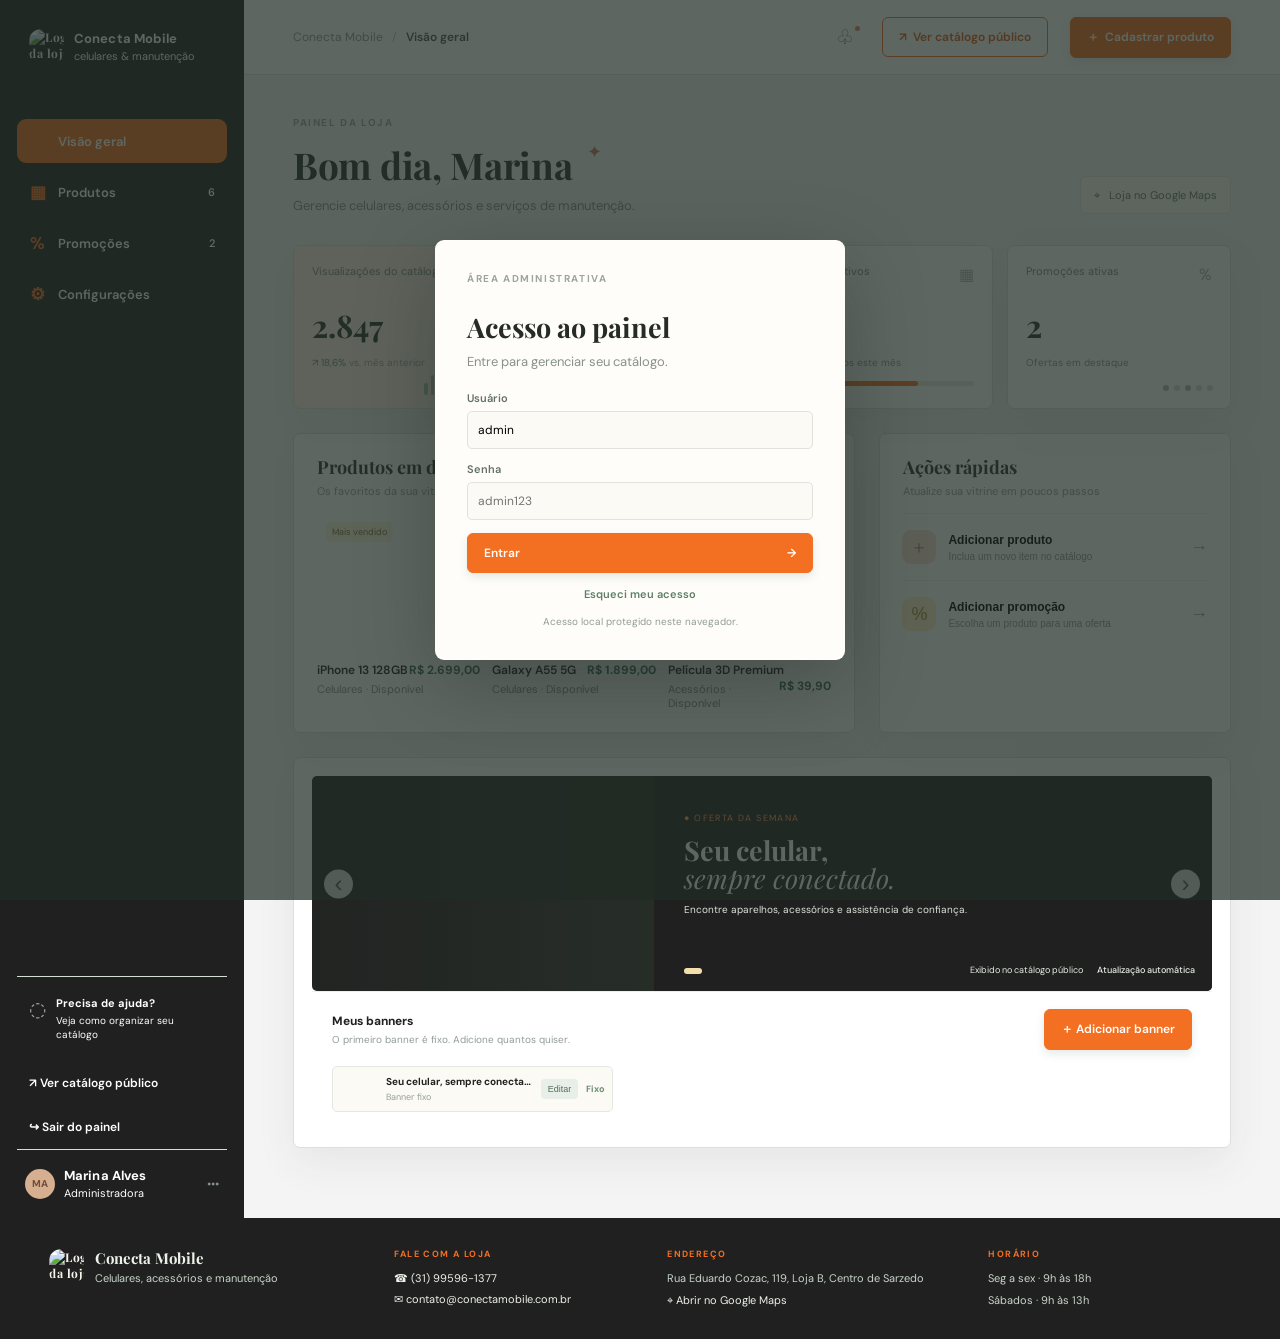
==== commit c9120aa0: "catalogo" ====
--- a/index.html
+++ b/index.html
@@ -421,7 +421,23 @@
         <label>Usuário<input name="username" autocomplete="username" value="admin"></label>
         <label>Senha<input name="password" type="password" autocomplete="current-password" placeholder="admin123"></label>
         <button class="primary-button full" type="submit">Entrar <span>→</span></button>
-        <small class="login-hint">Acesso local: admin / admin123</small>
+        <button class="login-link" id="forgotAccessButton" type="button">Esqueci meu acesso</button>
+        <small class="login-hint">Acesso local protegido neste navegador.</small>
+      </form>
+    </div>
+    <div class="login-backdrop" id="recoveryBackdrop">
+      <form class="login-card" id="recoveryForm">
+        <button class="login-close" id="recoveryClose" type="button" aria-label="Fechar">×</button>
+        <p class="eyebrow">RECUPERAÇÃO DE ACESSO</p>
+        <h1>Redefinir acesso</h1>
+        <p class="subtitle">Informe o e-mail cadastrado para criar um novo usuário e senha.</p>
+        <label>E-mail<input name="email" type="email" required placeholder="admin@exemplo.com"></label>
+        <div class="recovery-fields" id="recoveryFields" hidden>
+          <label>Novo usuário<input name="newUsername" autocomplete="username" placeholder="novo usuário"></label>
+          <label>Nova senha<input name="newPassword" type="password" autocomplete="new-password" placeholder="nova senha"></label>
+        </div>
+        <button class="primary-button full" type="submit">Continuar <span>→</span></button>
+        <button class="login-link" id="backToLoginButton" type="button">Voltar para o login</button>
       </form>
     </div>
     <div class="modal-backdrop" id="modalBackdrop">
--- a/styles.css
+++ b/styles.css
@@ -2339,6 +2339,10 @@
 .modal-backdrop.open {
   display: flex;
 }
+.modal-backdrop.product-modal-open .modal {
+  max-height: calc(100vh - 32px);
+  overflow-y: auto;
+}
 .modal {
   background: var(--paper);
   width: min(450px, 100%);
@@ -2528,12 +2532,47 @@
 .login-card .subtitle {
   margin: -5px 0 8px;
 }
+.login-close {
+  position: absolute;
+  top: 10px;
+  right: 14px;
+  border: 0;
+  background: transparent;
+  color: #849087;
+  font-size: 24px;
+  cursor: pointer;
+}
+.login-card {
+  position: relative;
+}
+.login-link {
+  border: 0;
+  background: transparent;
+  color: #5b8064;
+  font: 600 11px "DM Sans";
+  cursor: pointer;
+  text-align: center;
+}
+.recovery-fields {
+  display: grid;
+  gap: 13px;
+}
+.recovery-fields[hidden] {
+  display: none;
+}
 .login-hint {
   color: #929d95;
   text-align: center;
   font-size: 10px;
 }
 @media (max-width: 640px) {
+  .modal-backdrop.product-modal-open {
+    align-items: flex-start;
+    padding: 12px;
+  }
+  .modal-backdrop.product-modal-open .modal {
+    max-height: calc(100vh - 24px);
+  }
   .settings-panel {
     grid-template-columns: 1fr;
   }
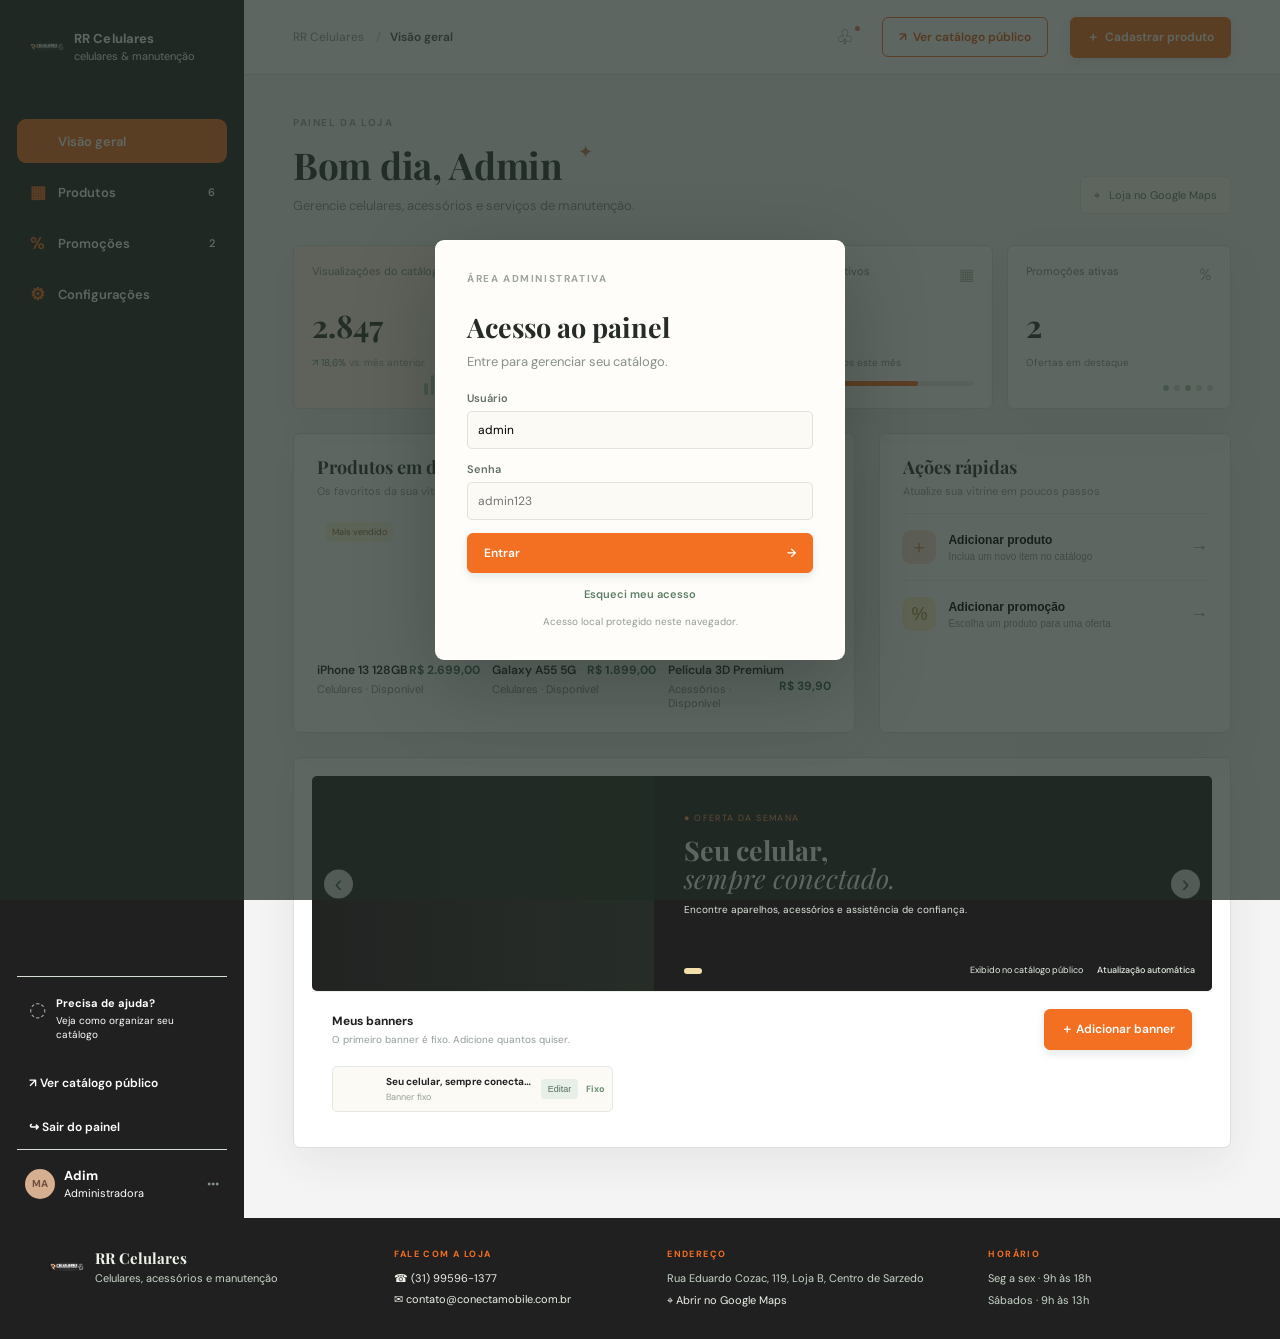
==== commit a1f2019c: "catalogo" ====
--- a/index.html
+++ b/index.html
@@ -4,7 +4,7 @@
     <meta charset="UTF-8" />
     <meta name="viewport" content="width=device-width, initial-scale=1.0" />
     <meta name="theme-color" content="#f6f2e9" />
-    <title>Conecta Mobile | Celulares e Manutenção</title>
+    <title>RR Celulares | Celulares e Manutenção</title>
     <link rel="preconnect" href="https://fonts.googleapis.com" />
     <link rel="preconnect" href="https://fonts.gstatic.com" crossorigin />
     <link
@@ -18,9 +18,9 @@
       <aside class="sidebar">
         <div class="brand">
           <span class="brand-mark logo-frame"
-            ><img src="logo.png" alt="Logo da loja Conecta Mobile" /></span
+            ><img src="logo.png.jpg" alt="Logo da loja RR Celulares" /></span
           ><span
-            ><strong>Conecta Mobile</strong
+            ><strong>RR Celulares</strong
             ><small>celulares & manutenção</small></span
           >
         </div>
@@ -75,7 +75,7 @@
           <div class="profile">
             <span class="avatar">MA</span
             ><span
-              ><strong>Marina Alves</strong><small>Administradora</small></span
+              ><strong>Adim</strong><small>Administradora</small></span
             ><span class="dots">•••</span>
           </div>
         </div>
@@ -84,15 +84,15 @@
         <header class="topbar">
           <div class="top-brand">
             <span class="brand-mark logo-frame"
-              ><img src="logo.png" alt="Logo da loja Conecta Mobile"
+              ><img src="logo.png.jpg" alt="Logo da loja Conecta Mobile"
             /></span>
             <div>
-              <strong>Conecta Mobile</strong
+              <strong>RR Celulares</strong
               ><small>Celulares & manutenção</small>
             </div>
           </div>
           <div class="breadcrumb">
-            <span>Conecta Mobile</span><i>/</i
+            <span> RR Celulares </span><i>/</i
             ><strong id="pageCrumb">Visão geral</strong>
           </div>
           <div class="top-actions">
@@ -113,7 +113,7 @@
             <div class="page-heading">
               <div>
                 <p class="eyebrow">PAINEL DA LOJA</p>
-                <h1>Bom dia, Marina <span>✦</span></h1>
+                <h1>Bom dia, Admin <span>✦</span></h1>
                 <p class="subtitle">
                   Gerencie celulares, acessórios e serviços de manutenção.
                 </p>
@@ -312,10 +312,10 @@
             <div class="client-header">
               <div class="client-logo">
                 <span class="brand-mark logo-frame"
-                  ><img src="logo.png" alt="Logo da loja Conecta Mobile"
+                  ><img src="logo.png.jpg" alt="Logo da loja RR Celulares"
                 /></span>
                 <div>
-                  <strong>Conecta Mobile</strong
+                  <strong>RR Celulares</strong
                   ><small>Celulares & manutenção</small>
                 </div>
               </div>
@@ -381,10 +381,10 @@
       <footer class="site-footer">
         <div class="footer-brand">
           <span class="brand-mark logo-frame"
-            ><img src="logo.png" alt="Logo da loja Conecta Mobile"
+            ><img src="logo.png.jpg" alt="Logo da loja RR Celulares"
           /></span>
           <div>
-            <strong>Conecta Mobile</strong
+            <strong>RR Celulares</strong
             ><small>Celulares, acessórios e manutenção</small>
           </div>
         </div>
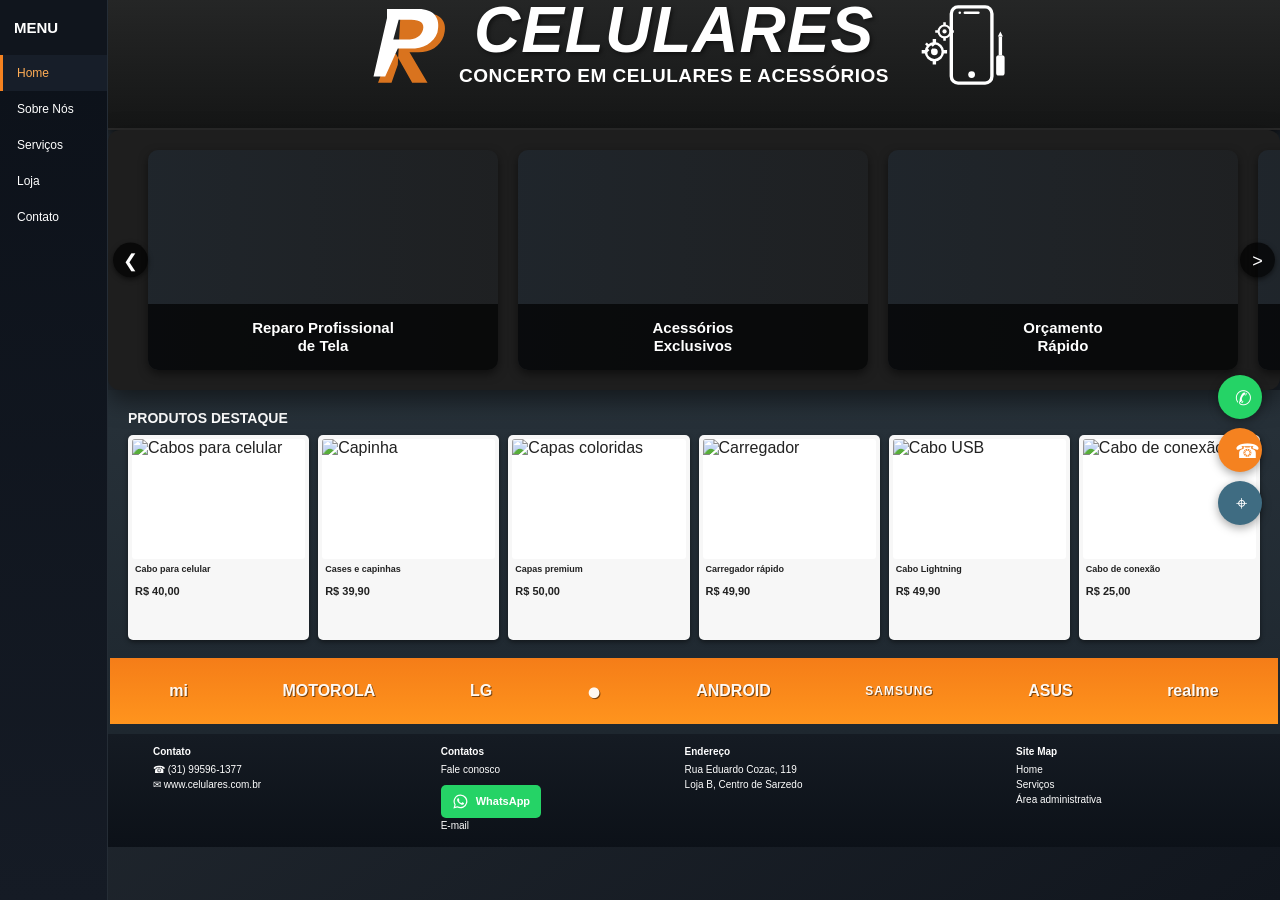
==== commit ce8eb10e: "name index page" ====
--- a/index.html
+++ b/index.html
@@ -3,460 +3,1292 @@
   <head>
     <meta charset="UTF-8" />
     <meta name="viewport" content="width=device-width, initial-scale=1.0" />
-    <meta name="theme-color" content="#f6f2e9" />
-    <title>RR Celulares | Celulares e Manutenção</title>
-    <link rel="preconnect" href="https://fonts.googleapis.com" />
-    <link rel="preconnect" href="https://fonts.gstatic.com" crossorigin />
-    <link
-      href="https://fonts.googleapis.com/css2?family=DM+Sans:wght@400;500;600;700&family=Playfair+Display:wght@600;700&display=swap"
-      rel="stylesheet"
+    <title>Celulares | Conserto em celulares e acessórios</title>
+    <meta
+      name="description"
+      content="Conserto profissional de celulares, acessórios e orçamento rápido."
     />
-    <link rel="stylesheet" href="styles.css" />
+    <style>
+      * {
+        box-sizing: border-box;
+        margin: 0;
+        padding: 0;
+      }
+      :root {
+        --orange: #f58220;
+        --orange2: #ff9d24;
+        --dark: #10151d;
+        --dark2: #1d2730;
+        --text: #fff;
+        --muted: #b9c0c7;
+      }
+      body {
+        font-family: Arial, Helvetica, sans-serif;
+        background: #555;
+        color: var(--text);
+        min-height: 100vh;
+      }
+      .browser {
+        width: min(1024px, calc(100% - 28px));
+        margin: 20px auto;
+        border-radius: 14px 14px 5px 5px;
+        overflow: hidden;
+        box-shadow: 0 4px 22px #0008;
+        background: var(--dark);
+      }
+      .layout {
+        display: grid;
+        grid-template-columns: 108px 1fr;
+        min-height: 700px;
+        background: linear-gradient(145deg, #2b333a, #11161e);
+      }
+      aside {
+        background: linear-gradient(#0c1119, #151b25);
+        border-right: 1px solid #252d36;
+        z-index: 2;
+      }
+      .menu-title {
+        font-weight: 800;
+        font-size: 15px;
+        padding: 19px 14px;
+        background: #10151d;
+      }
+      nav a {
+        display: block;
+        color: #fff;
+        text-decoration: none;
+        font-size: 12px;
+        padding: 11px 14px;
+        border-left: 3px solid transparent;
+        transition: 0.2s;
+      }
+      nav a:hover,
+      nav a.active {
+        background: #171e29;
+        border-left-color: var(--orange);
+        color: #ffad55;
+      }
+      main {
+        min-width: 0;
+      }
+      header {
+        height: auto;
+        min-height: 130px;
+        padding: 20px 30px;
+        background: #1c1d1d linear-gradient(180deg, #252626 0%, #151616 100%);
+        border-bottom: 2px solid #2a2a2a;
+        box-shadow: 0 5px 15px rgba(0, 0, 0, 0.8);
+      }
+      .banner-content {
+        width: 100%;
+        max-width: 1100px;
+        margin: 0 auto;
+        display: flex;
+        align-items: center;
+        justify-content: center;
+      }
+      .logo-container {
+        width: 90px;
+        height: 90px;
+        flex-shrink: 0;
+      }
+      .logo-svg,
+      .icon-svg {
+        width: 100%;
+        height: 100%;
+      }
+      .text-container {
+        display: flex;
+        flex-direction: column;
+        align-items: center;
+        text-align: center;
+      }
+      .text-main {
+        color: #fff;
+        font: italic 900 64px/0.9 'Arial Black', Arial, sans-serif;
+        letter-spacing: 1px;
+        text-transform: uppercase;
+        text-shadow: 2px 2px 4px rgba(0, 0, 0, 0.5);
+      }
+      .text-sub {
+        color: #fff;
+        font: 700 19px/1.2 Arial, sans-serif;
+        letter-spacing: 0.5px;
+        margin-top: 6px;
+        text-transform: uppercase;
+      }
+      .icon-container {
+        width: 110px;
+        height: 90px;
+        flex-shrink: 0;
+        margin-left: 20px;
+      }
+      .icon-container svg {
+        width: 100%;
+        height: 100%;
+      }
+      .hero-wrap {
+        position: relative;
+        overflow: hidden;
+        background: #202932;
+      }
+      .hero {
+        display: flex;
+        width: 100%;
+        height: 300px;
+        gap: 12px;
+        transition: transform 0.4s ease;
+      }
+      .slide {
+        min-width: calc(100% - 12px);
+        position: relative;
+        overflow: hidden;
+        display: flex;
+        align-items: flex-end;
+        background-size: cover;
+        background-repeat: no-repeat;
+        background-position: center;
+      }
+      .slide:nth-child(1) {
+        background-image:
+          linear-gradient(90deg, #202932aa, #20293233),
+          url("https://images.unsplash.com/photo-1592750475338-74b7b21085ab?auto=format&fit=crop&w=1000&q=80");
+      }
+      .slide:nth-child(2) {
+        background-image:
+          linear-gradient(90deg, #202932aa, #20293233),
+          url("https://images.unsplash.com/photo-1601784551446-20c9e07cdbdb?auto=format&fit=crop&w=1000&q=80");
+      }
+      .slide:nth-child(3) {
+        background-image:
+          linear-gradient(90deg, #202932aa, #20293233),
+          url("https://images.unsplash.com/photo-1517336714731-489689fd1ca8?auto=format&fit=crop&w=1000&q=80");
+      }
+      .slide:nth-child(4) {
+        background-image:
+          linear-gradient(90deg, #202932aa, #20293233),
+          url("https://images.unsplash.com/photo-1580983218765-f663bec07b37?auto=format&fit=crop&w=1000&q=80");
+      }
+      .slide:nth-child(5) {
+        background-image:
+          linear-gradient(90deg, #202932aa, #20293233),
+          url("https://images.unsplash.com/photo-1556656793-08538906a9f8?auto=format&fit=crop&w=1000&q=80");
+      }
+      .caption {
+        width: 100%;
+        text-align: center;
+        padding: 12px 14px;
+        background: linear-gradient(90deg, #ed7717, #ff9c27cc);
+        font-weight: 800;
+        font-size: 18px;
+        line-height: 1.05;
+      }
+      .hero-control {
+        position: absolute;
+        right: 14px;
+        bottom: 37px;
+        width: 52px;
+        height: 52px;
+        border: 2px solid #e0e0e0;
+        border-radius: 50%;
+        background: #171d24dd;
+        color: #fff;
+        font-size: 34px;
+        line-height: 43px;
+        text-align: center;
+        cursor: pointer;
+        box-shadow: 0 2px 5px #0008;
+      }
+      .dots {
+        display: flex;
+        justify-content: center;
+        gap: 10px;
+        padding: 10px 0 7px;
+        background: #202932;
+      }
+      .dot {
+        width: 10px;
+        height: 10px;
+        border-radius: 50%;
+        background: #eee;
+        border: 1px solid #bbb;
+        cursor: pointer;
+      }
+      .dot.active {
+        background: var(--orange);
+        border-color: #d66d14;
+      }
+      .content {
+        padding: 16px 18px 10px;
+        background: linear-gradient(#273139, #1e272f);
+      }
+      .section-title {
+        font-size: 14px;
+        font-weight: 900;
+        margin-bottom: 9px;
+      }
+      .products {
+        display: grid;
+        grid-template-columns: repeat(6, 1fr);
+        gap: 9px;
+      }
+      .card {
+        background: #f7f7f7;
+        color: #222;
+        border-radius: 5px;
+        padding: 4px;
+        box-shadow: 0 2px 5px #0007;
+        overflow: hidden;
+        min-width: 0;
+      }
+      .product-image {
+        height: 92px;
+        border-radius: 3px;
+        background: #fff;
+        display: block;
+        width: 100%;
+        object-fit: cover;
+      }
+      .title {
+        font-size: 9px;
+        font-weight: 700;
+        white-space: nowrap;
+        overflow: hidden;
+        text-overflow: ellipsis;
+        margin: 5px 3px 1px;
+      }
+      .price {
+        font-size: 11px;
+        font-weight: 800;
+        margin: 0 3px 4px;
+      }
+      .catalog-description {
+        color: #666;
+        font-size: 10px;
+        line-height: 1.35;
+        margin: 0 3px 8px;
+      }
+      .whatsapp-link {
+        display: inline-flex;
+        align-items: center;
+        gap: 7px;
+        margin-top: 8px;
+        padding: 8px 11px;
+        border-radius: 5px;
+        background: #25d366;
+        color: #fff;
+        font-size: 11px;
+        font-weight: 700;
+        text-decoration: none;
+      }
+      .whatsapp-link:hover {
+        background: #1fba59;
+      }
+      .whatsapp-icon {
+        width: 17px;
+        height: 17px;
+        fill: currentColor;
+      }
+      .floating-actions {
+        position: fixed;
+        right: 18px;
+        top: 50%;
+        z-index: 20;
+        display: flex;
+        flex-direction: column;
+        gap: 9px;
+        transform: translateY(-50%);
+      }
+      .floating-action {
+        display: grid;
+        width: 44px;
+        height: 44px;
+        place-items: center;
+        border-radius: 50%;
+        color: #fff;
+        font-size: 20px;
+        text-decoration: none;
+        box-shadow: 0 3px 10px rgba(0, 0, 0, 0.35);
+        transition: transform 0.2s ease;
+      }
+      .floating-action:hover {
+        transform: scale(1.08);
+      }
+      .floating-action.whatsapp {
+        background: #25d366;
+      }
+      .floating-action.phone {
+        background: #f58220;
+      }
+      .floating-action.location {
+        background: #3f6c82;
+      }
+      @media (max-width: 560px) {
+        .floating-actions {
+          right: 10px;
+          gap: 7px;
+        }
+        .floating-action {
+          width: 38px;
+          height: 38px;
+          font-size: 17px;
+        }
+      }
+      .buy {
+        display: block;
+        width: 100%;
+        border: 0;
+        border-radius: 3px;
+        background: var(--orange);
+        color: #fff;
+        font-size: 8px;
+        font-weight: 700;
+        padding: 5px 2px;
+        cursor: pointer;
+      }
+      .buy:hover {
+        background: #ff9a2e;
+      }
+      .brands {
+        margin: 12px -18px -10px;
+        padding: 9px 18px;
+        display: flex;
+        align-items: center;
+        justify-content: space-around;
+        background: linear-gradient(#f57d18, #ff941d);
+        color: #fff;
+        font-weight: 900;
+        gap: 12px;
+        flex-wrap: wrap;
+      }
+      .brand {
+        font-size: 16px;
+        text-shadow: 1px 1px #0008;
+        opacity: 0.95;
+      }
+      .brand.apple {
+        font-size: 25px;
+      }
+      .brand.samsung {
+        font-size: 12px;
+        letter-spacing: 1px;
+      }
+      footer {
+        background: linear-gradient(#151b23, #0c1118);
+        display: grid;
+        grid-template-columns: 1.2fr 1fr 1.4fr 1fr;
+        gap: 25px;
+        padding: 12px 45px 14px;
+        font-size: 10px;
+        color: #fff;
+      }
+      footer h4 {
+        font-size: 10px;
+        margin-bottom: 5px;
+      }
+      footer p,
+      footer a {
+        color: #fff;
+        text-decoration: none;
+        line-height: 1.5;
+      }
+      .toast {
+        position: fixed;
+        right: 20px;
+        bottom: 20px;
+        background: #161d26;
+        color: #fff;
+        border-left: 4px solid var(--orange);
+        padding: 12px 16px;
+        border-radius: 5px;
+        box-shadow: 0 3px 12px #0008;
+        transform: translateY(100px);
+        opacity: 0;
+        transition: 0.3s;
+        font-size: 13px;
+      }
+      .toast.show {
+        transform: translateY(0);
+        opacity: 1;
+      }
+      @media (max-width: 800px) {
+        .browser {
+          width: 100%;
+          margin: 0;
+          border-radius: 0;
+        }
+        .layout {
+          display: block;
+          min-height: 0;
+        }
+        aside {
+          position: sticky;
+          top: 0;
+          border-right: 0;
+          border-bottom: 1px solid #333;
+        }
+        .menu-title {
+          display: inline-block;
+          padding: 13px 18px;
+        }
+        nav {
+          display: flex;
+          float: right;
+          max-width: calc(100% - 90px);
+          overflow-x: auto;
+        }
+        nav a {
+          padding: 14px 8px;
+          font-size: 10px;
+          white-space: nowrap;
+        }
+        header {
+          height: 90px;
+        }
+        .logo {
+          width: min(360px, 92%);
+        }
+        .hero {
+          height: 150px;
+        }
+        .caption {
+          font-size: 14px;
+        }
+        .products {
+          grid-template-columns: repeat(3, 1fr);
+        }
+        .brands {
+          margin-left: -18px;
+          margin-right: -18px;
+        }
+        footer {
+          padding: 14px 18px;
+        }
+      }
+      @media (max-width: 560px) {
+        .menu-title {
+          font-size: 12px;
+          padding: 12px 13px;
+        }
+        nav a {
+          padding: 13px 6px;
+          font-size: 9px;
+        }
+        .layout {
+          background: #202932;
+        }
+        header {
+          height: 82px;
+        }
+        .logo {
+          height: 70px;
+        }
+        .hero {
+          height: 170px;
+        }
+        .caption {
+          font-size: 13px;
+        }
+        .hero-control {
+          width: 43px;
+          height: 43px;
+          font-size: 27px;
+          line-height: 34px;
+          right: 9px;
+          bottom: 35px;
+        }
+        .dots {
+          padding: 8px 0 6px;
+        }
+        .content {
+          padding: 14px 12px 10px;
+        }
+        .section-title {
+          font-size: 13px;
+        }
+        .products {
+          grid-template-columns: repeat(2, 1fr);
+          gap: 8px;
+        }
+        .product-image {
+          height: 105px;
+        }
+        .brands {
+          margin-left: -12px;
+          margin-right: -12px;
+          padding: 10px 8px;
+          gap: 9px;
+        }
+        .brand {
+          font-size: 12px;
+        }
+        .brand.apple {
+          font-size: 21px;
+        }
+        .brand.samsung {
+          font-size: 10px;
+        }
+        footer {
+          grid-template-columns: 1fr;
+          gap: 12px;
+          padding: 16px 14px;
+        }
+        .card {
+          padding: 5px;
+        }
+        .buy {
+          min-height: 27px;
+        }
+      }
+      @media (max-width: 360px) {
+        nav a:nth-child(2),
+        nav a:nth-child(3) {
+          display: none;
+        }
+        .logo {
+          height: 62px;
+        }
+        .hero {
+          height: 155px;
+        }
+        .product-image {
+          height: 92px;
+        }
+        .title {
+          font-size: 8px;
+        }
+        .price {
+          font-size: 10px;
+        }
+      }
+      header {
+        height: 110px;
+        padding: 0;
+        overflow: hidden;
+      }
+      .logo {
+        display: block;
+        width: 100%;
+        max-width: none;
+        height: 110px;
+        padding: 0;
+        object-fit: cover;
+        object-position: center;
+      }
+      @media (max-width: 800px) {
+        header {
+          height: 110px;
+        }
+        .logo {
+          height: 110px;
+          width: 100%;
+          padding: 0;
+          object-fit: cover;
+        }
+      }
+      .browser {
+        width: 100%;
+        max-width: none;
+        margin: 0;
+        border-radius: 0;
+        box-shadow: none;
+      }
+      .layout {
+        width: 100%;
+        min-height: 100vh;
+      }
+      .logo {
+        max-width: none;
+      }
+      @media (min-width: 801px) {
+        .layout {
+          min-height: 100vh;
+        }
+        .content {
+          min-height: 280px;
+        }
+        .products {
+          max-width: 1500px;
+          margin: 0 auto;
+        }
+        .brands {
+          margin-top: 18px;
+        }
+      }
+
+      header {
+        height: 90px;
+      }
+      .logo {
+        width: 100%;
+        height: 80px;
+        object-fit: contain;
+      }
+      .hero-wrap,
+      .hero {
+        width: 100%;
+      }
+      .hero {
+        height: 220px;
+        gap: 12px;
+      }
+      .slide {
+        flex: 0 0 calc(100% - 12px);
+        min-width: calc(100% - 12px);
+      }
+      .caption {
+        min-height: 52px;
+        display: flex;
+        align-items: center;
+        justify-content: center;
+      }
+      .content {
+        padding: 20px;
+      }
+      .products {
+        align-items: stretch;
+      }
+      .card {
+        display: flex;
+        flex-direction: column;
+        min-height: 205px;
+      }
+      .product-image {
+        height: 120px;
+        flex-shrink: 0;
+      }
+      .title {
+        min-height: 20px;
+      }
+      .price {
+        min-height: 17px;
+      }
+      .brands {
+        min-height: 66px;
+      }
+
+      @media (max-width: 800px) {
+        body {
+          overflow-x: hidden;
+        }
+        .layout {
+          display: block;
+        }
+        aside {
+          position: sticky;
+          top: 0;
+          z-index: 3;
+        }
+        nav {
+          display: flex;
+          float: none;
+          width: 100%;
+          max-width: none;
+        }
+        nav a {
+          flex: 1;
+          text-align: center;
+          white-space: nowrap;
+        }
+        header {
+          height: 90px;
+        }
+        .logo {
+          height: 80px;
+        }
+        .hero {
+          height: 200px;
+        }
+        .products {
+          grid-template-columns: repeat(3, 1fr);
+        }
+        footer {
+          grid-template-columns: repeat(2, 1fr);
+          padding: 16px 20px;
+        }
+      }
+
+      @media (max-width: 560px) {
+        .content {
+          padding: 16px 12px;
+        }
+        .hero {
+          height: 180px;
+        }
+        .products {
+          grid-template-columns: repeat(2, 1fr);
+        }
+        .product-image {
+          height: 120px;
+        }
+        .card {
+          min-height: 205px;
+        }
+        footer {
+          grid-template-columns: 1fr;
+        }
+      }
+
+      @media (max-width: 420px) {
+        .menu-title {
+          display: block;
+          text-align: center;
+        }
+        nav a {
+          padding: 11px 3px;
+          font-size: 9px;
+        }
+        header,
+        .logo {
+          height: 82px;
+        }
+        .hero {
+          height: 160px;
+          gap: 12px;
+        }
+        .slide {
+          flex-basis: calc(100% - 12px);
+          min-width: calc(100% - 12px);
+        }
+        .caption {
+          min-height: 44px;
+          padding: 8px;
+          font-size: 12px;
+        }
+        .hero-control {
+          right: 8px;
+          bottom: 31px;
+          width: 42px;
+          height: 42px;
+          font-size: 26px;
+          line-height: 34px;
+        }
+        .products {
+          gap: 7px;
+        }
+        .card {
+          min-height: 205px;
+          padding: 4px;
+        }
+        .product-image {
+          height: 105px;
+        }
+        .buy {
+          font-size: 7px;
+          padding: 6px 1px;
+        }
+      }
+
+      .banner-content {
+        gap: 0;
+      }
+      .hero-wrap {
+        width: 100%;
+        padding: 20px 40px;
+        border-radius: 12px;
+        background: #1e1e1e;
+        box-shadow: 0 10px 25px rgba(0, 0, 0, 0.5);
+      }
+      .hero {
+        height: auto;
+        display: flex;
+        gap: 20px;
+        transition: transform 0.5s ease-in-out;
+      }
+      .slide {
+        flex: 0 0 calc(33.333% - 14px);
+        min-width: calc(33.333% - 14px);
+        height: 220px;
+        align-items: flex-end;
+        border-radius: 10px;
+        background-size: cover;
+        background-position: center;
+        background-repeat: no-repeat;
+        box-shadow: 0 4px 10px rgba(0, 0, 0, 0.5);
+      }
+      .slide:hover {
+        transform: translateY(-5px);
+      }
+      .caption {
+        min-height: 0;
+        padding: 15px;
+        background: rgba(0, 0, 0, 0.7);
+        font-size: 15px;
+        line-height: 1.2;
+      }
+      .hero-control {
+        top: 50%;
+        right: 5px;
+        bottom: auto;
+        transform: translateY(-50%);
+        width: 35px;
+        height: 35px;
+        border: 0;
+        background: rgba(0, 0, 0, 0.7);
+        font-size: 18px;
+        line-height: 30px;
+        z-index: 10;
+      }
+      .hero-control.previous {
+        left: 5px;
+        right: auto;
+      }
+      .dots {
+        display: none;
+      }
+      @media (max-width: 768px) {
+        header {
+          min-height: 100px;
+          padding: 14px 12px;
+        }
+        .banner-content {
+          max-width: 100%;
+        }
+        .text-main {
+          font-size: 42px;
+        }
+        .text-sub {
+          font-size: 13px;
+        }
+        .logo-container {
+          width: 65px;
+          height: 65px;
+        }
+        .icon-container {
+          width: 80px;
+          height: 65px;
+          margin-left: 10px;
+        }
+        .hero-wrap {
+          padding: 15px 35px;
+        }
+        .slide {
+          flex-basis: calc(50% - 10px);
+          min-width: calc(50% - 10px);
+        }
+      }
+      @media (max-width: 480px) {
+        .banner-content {
+          transform: scale(0.78);
+          transform-origin: center;
+          width: 128%;
+          margin-left: -14%;
+        }
+        .hero-wrap {
+          padding: 12px 30px;
+        }
+        .slide {
+          flex-basis: 100%;
+          min-width: 100%;
+          height: 180px;
+        }
+      }
+
+      .mobile-menu-toggle {
+        display: none;
+        border: 1px solid #3b4650;
+        border-radius: 5px;
+        padding: 8px 10px;
+        background: #171e29;
+        color: #fff;
+        font-size: 18px;
+        line-height: 1;
+        cursor: pointer;
+      }
+      @media (max-width: 800px) {
+        body {
+          min-width: 0;
+          overflow-x: hidden;
+        }
+        .browser {
+          width: 100%;
+          max-width: 100%;
+          margin: 0;
+          border-radius: 0;
+          overflow: visible;
+        }
+        .layout {
+          width: 100%;
+          min-width: 0;
+        }
+        aside {
+          position: relative;
+          top: auto;
+          width: 100%;
+          height: auto;
+          min-height: 48px;
+          overflow: visible;
+          border-right: 0;
+          border-bottom: 1px solid #333;
+        }
+        .menu-title {
+          width: 100%;
+          min-height: 48px;
+          display: flex;
+          align-items: center;
+          justify-content: space-between;
+          padding: 10px 14px;
+        }
+        .mobile-menu-toggle {
+          display: inline-flex;
+          flex: 0 0 auto;
+          min-width: 42px;
+          min-height: 36px;
+          align-items: center;
+          justify-content: center;
+        }
+        aside nav {
+          display: none;
+          float: none;
+          width: 100%;
+          max-width: none;
+          overflow: hidden;
+          background: #10151d;
+        }
+        aside.nav-open nav {
+          display: block;
+        }
+        aside nav a {
+          display: block;
+          width: 100%;
+          padding: 12px 16px;
+          text-align: left;
+          white-space: normal;
+        }
+        header {
+          width: 100%;
+          min-height: 108px;
+          height: auto;
+          padding: 12px 10px;
+          overflow: visible;
+        }
+        .banner-content {
+          width: 100%;
+          max-width: 100%;
+          min-width: 0;
+          transform: none;
+          margin: 0;
+          gap: 4px;
+        }
+        .logo-container {
+          width: clamp(48px, 16vw, 65px);
+          height: clamp(48px, 16vw, 65px);
+        }
+        .text-container {
+          min-width: 0;
+          flex: 1;
+        }
+        .text-main {
+          font-size: clamp(25px, 9vw, 42px);
+        }
+        .text-sub {
+          max-width: 100%;
+          font-size: clamp(8px, 2.6vw, 13px);
+          line-height: 1.15;
+        }
+        .icon-container {
+          width: clamp(52px, 18vw, 80px);
+          height: clamp(48px, 16vw, 65px);
+          margin-left: 4px;
+        }
+        .hero-wrap {
+          width: 100%;
+          padding: 12px 30px;
+          border-radius: 0;
+        }
+      }
+      @media (max-width: 420px) {
+        .text-sub {
+          white-space: normal;
+        }
+        .hero-wrap {
+          padding: 10px 26px;
+        }
+      }
+    </style>
   </head>
   <body>
-    <div class="app-shell">
-      <aside class="sidebar">
-        <div class="brand">
-          <span class="brand-mark logo-frame"
-            ><img src="logo.png.jpg" alt="Logo da loja RR Celulares" /></span
-          ><span
-            ><strong>RR Celulares</strong
-            ><small>celulares & manutenção</small></span
-          >
-        </div>
-        <nav class="nav-list" aria-label="Navegação principal">
-          <button class="nav-item active" data-view="overview">
-            <span class="nav-icon">⌂</span> Visão geral
-          </button>
-          <button class="nav-item" data-view="products">
-            <span class="nav-icon">▦</span> Produtos
-            <b id="productNavCount">6</b>
-          </button>
-          <button class="nav-item" data-view="promotions">
-            <span class="nav-icon">%</span> Promoções
-            <b id="promoNavCount">2</b>
-          </button>
-          <button class="nav-item" data-view="settings">
-            <span class="nav-icon">⚙</span> Configurações
-          </button>
-        </nav>
-        <nav class="public-nav" aria-label="Menu público">
-          <span class="public-nav-title">MENU</span>
-          <button class="public-nav-item active" data-public-section="home">
-            Home
-          </button>
-          <button class="public-nav-item" data-public-section="about">
-            Sobre Nós
-          </button>
-          <button class="public-nav-item" data-public-section="services">
-            Serviços
-          </button>
-          <button class="public-nav-item" data-public-section="store">
-            Loja
-          </button>
-          <button class="public-nav-item" data-public-section="contact">
-            Contato
-          </button>
-        </nav>
-        <div class="sidebar-bottom">
-          <div class="help-card">
-            <span>◌</span>
-            <div>
-              <strong>Precisa de ajuda?</strong
-              ><small>Veja como organizar seu catálogo</small>
-            </div>
+    <div class="browser">
+      <div class="layout">
+        <aside>
+          <div class="menu-title">
+            <span>MENU</span>
+            <button class="mobile-menu-toggle" id="mobileMenuToggle" type="button" aria-expanded="false" aria-controls="mainNav">☰</button>
           </div>
-          <button class="store-link" data-public-view>
-            <span>↗</span> Ver catálogo público
-          </button>
-          <button class="store-link" id="logoutButton">
-            <span>↪</span> Sair do painel
-          </button>
-          <div class="profile">
-            <span class="avatar">MA</span
-            ><span
-              ><strong>Adim</strong><small>Administradora</small></span
-            ><span class="dots">•••</span>
-          </div>
-        </div>
-      </aside>
-      <main class="main-content">
-        <header class="topbar">
-          <div class="top-brand">
-            <span class="brand-mark logo-frame"
-              ><img src="logo.png.jpg" alt="Logo da loja Conecta Mobile"
-            /></span>
-            <div>
-              <strong>RR Celulares</strong
-              ><small>Celulares & manutenção</small>
-            </div>
-          </div>
-          <div class="breadcrumb">
-            <span> RR Celulares </span><i>/</i
-            ><strong id="pageCrumb">Visão geral</strong>
-          </div>
-          <div class="top-actions">
-            <button class="icon-button" title="Notificações">♧<em></em></button
-            ><button
-              class="outline-button"
-              id="publicStoreButton"
-              data-public-view
-            >
-              ↗ &nbsp;Ver catálogo público</button
-            ><button class="primary-button" id="headerAddButton">
-              ＋ &nbsp;Cadastrar produto
-            </button>
-          </div>
-        </header>
-        <div class="content-wrap">
-          <section class="view active" id="overviewView">
-            <div class="page-heading">
-              <div>
-                <p class="eyebrow">PAINEL DA LOJA</p>
-                <h1>Bom dia, Admin <span>✦</span></h1>
-                <p class="subtitle">
-                  Gerencie celulares, acessórios e serviços de manutenção.
-                </p>
+          <nav id="mainNav">
+            <a class="active" href="#inicio">Home</a
+            ><a href="#sobre">Sobre Nós</a><a href="#servicos">Serviços</a
+            ><a href="#loja">Loja</a><a href="#contato">Contato</a>
+          </nav>
+        </aside>
+        <main>
+          <header id="inicio">
+            <div class="banner-content">
+              <div class="logo-container" aria-label="Logo R Celulares">
+                <svg class="logo-svg" viewBox="0 0 100 100" fill="none" xmlns="http://www.w3.org/2000/svg">
+                  <path d="M35 15h30c15 0 23 10 18 25-4 12-15 18-28 18H45l20 34H48L30 60h-8L10 92h15l7-20 3-57Z" fill="#D9731E"/>
+                  <path d="M20 10h35c17 0 25 10 21 26-4 12-16 18-30 18H32L18 85H5l15-65V10Zm13 12-6 22h15c10 0 16-4 18-11 2-7-3-11-13-11H33Z" fill="#FFF"/>
+                </svg>
               </div>
-              <div class="date-chip">⌖ &nbsp; Loja no Google Maps</div>
-            </div>
-            <div class="stats-grid">
-              <div class="stat-card accent">
-                <div class="stat-top">
-                  <span>Visualizações do catálogo</span
-                  ><span class="stat-icon">◉</span>
-                </div>
-                <strong>2.847</strong
-                ><small class="positive"
-                  >↗ 18,6% <span>vs. mês anterior</span></small
-                >
-                <div class="sparkline bars">
-                  <i></i><i></i><i></i><i></i><i></i><i></i><i></i><i></i><i></i
-                  ><i></i><i></i><i></i>
-                </div>
+              <div class="text-container">
+                <div class="text-main">CELULARES</div>
+                <div class="text-sub">CONCERTO EM CELULARES E ACESSÓRIOS</div>
               </div>
-              <div class="stat-card">
-                <div class="stat-top">
-                  <span>Cliques em produtos</span
-                  ><span class="stat-icon pale">⌁</span>
-                </div>
-                <strong>634</strong
-                ><small class="positive"
-                  >↗ 9,2% <span>vs. mês anterior</span></small
-                >
-                <div class="sparkline line"></div>
-              </div>
-              <div class="stat-card">
-                <div class="stat-top">
-                  <span>Produtos ativos</span
-                  ><span class="stat-icon pale">▦</span>
-                </div>
-                <strong id="activeStat">24</strong
-                ><small class="neutral">3 adicionados este mês</small>
-                <div class="progress"><span></span></div>
-              </div>
-              <div class="stat-card">
-                <div class="stat-top">
-                  <span>Promoções ativas</span
-                  ><span class="stat-icon pale">%</span>
-                </div>
-                <strong id="promoStat">2</strong
-                ><small class="neutral">Ofertas em destaque</small>
-                <div class="event-dots">
-                  <i></i><i></i><i></i><i></i><i></i>
-                </div>
+              <div class="icon-container" aria-hidden="true">
+                <svg class="icon-svg" viewBox="0 0 130 100" fill="#FFF" xmlns="http://www.w3.org/2000/svg">
+                  <rect x="50" y="5" width="48" height="90" rx="8" fill="none" stroke="#FFF" stroke-width="4"/>
+                  <line x1="66" y1="12" x2="82" y2="12" stroke="#FFF" stroke-width="3" stroke-linecap="round"/><circle cx="60" cy="12" r="1.5"/><circle cx="74" cy="85" r="4"/>
+                  <g transform="translate(30 58)"><circle r="10" fill="none" stroke="#FFF" stroke-width="3"/><circle r="4"/><path d="M-2-15h4v5h-4zm0 25h4v5h-4zM-15-2v4h5v-4zm25 0v4h5v-4z"/><path d="m-10-10 3 3m4 4 3 3m0-10-3 3m-4 4-3 3" stroke="#FFF" stroke-width="3"/></g>
+                  <g transform="translate(42 34)"><circle r="7" fill="none" stroke="#FFF" stroke-width="2.5"/><circle r="2.5"/><path d="M-1.5-11h3v4h-3zm0 18h3v4h-3zM-11-1.5h4v3h-4zm18 0h4v3H7z"/></g>
+                  <g transform="translate(108 52)"><rect x="-5" y="10" width="10" height="24" rx="3"/><rect x="-2" y="-12" width="4" height="22"/><path d="m-3-12 3-6 3 6z"/></g>
+                </svg>
               </div>
             </div>
-            <div class="dashboard-grid">
-              <section class="panel catalog-panel">
-                <div class="panel-header">
-                  <div>
-                    <h2>Produtos em destaque</h2>
-                    <p>Os favoritos da sua vitrine</p>
-                  </div>
-                  <button class="text-button" data-view-link="products">
-                    Ver todos <span>→</span>
-                  </button>
-                </div>
-                <div class="featured-products" id="featuredProducts"></div>
-              </section>
-              <section class="panel quick-panel">
-                <div class="panel-header">
-                  <div>
-                    <h2>Ações rápidas</h2>
-                    <p>Atualize sua vitrine em poucos passos</p>
-                  </div>
-                </div>
-                <button class="quick-action" data-modal="product">
-                  <span class="quick-icon peach">＋</span
-                  ><span
-                    ><strong>Adicionar produto</strong
-                    ><small>Inclua um novo item no catálogo</small></span
-                  ><b>→</b></button
-                ><button class="quick-action" data-view-link="promotions">
-                  <span class="quick-icon yellow">%</span
-                  ><span
-                    ><strong>Adicionar promoção</strong
-                    ><small>Escolha um produto para uma oferta</small></span
-                  ><b>→</b>
-                </button>
-              </section>
+          </header>
+          <section class="hero-wrap" id="servicos">
+            <div class="hero" id="hero">
+              <article class="slide">
+                <div class="caption">Reparo Profissional<br />de Tela</div>
+              </article>
+              <article class="slide">
+                <div class="caption">Acessórios<br />Exclusivos</div>
+              </article>
+              <article class="slide">
+                <div class="caption">Orçamento<br />Rápido</div>
+              </article>
+              <article class="slide">
+                <div class="caption">Limpeza<br />Interna</div>
+              </article>
+              <article class="slide">
+                <div class="caption">Capas e<br />Películas</div>
+              </article>
             </div>
-            <section class="panel banner-panel">
-              <div class="banner-carousel" id="bannerCarousel">
-                <div id="bannerSlides"></div>
-                <button
-                  class="carousel-arrow previous"
-                  id="bannerPrevious"
-                  aria-label="Banner anterior"
-                >
-                  ‹</button
-                ><button
-                  class="carousel-arrow next"
-                  id="bannerNext"
-                  aria-label="Próximo banner"
-                >
-                  ›
-                </button>
-                <div
-                  class="carousel-dots"
-                  id="carouselDots"
-                  aria-label="Selecionar banner"
-                ></div>
-                <div class="banner-meta">
-                  <span>Exibido no catálogo público</span
-                  ><strong>Atualização automática</strong>
-                </div>
-              </div>
-              <div class="banner-manager">
-                <div>
-                  <strong>Meus banners</strong
-                  ><small
-                    >O primeiro banner é fixo. Adicione quantos quiser.</small
-                  >
-                </div>
-                <button class="primary-button" data-modal="banner">
-                  ＋ Adicionar banner
-                </button>
-                <div class="banner-manager-list" id="bannerManagerList"></div>
-              </div>
-            </section>
-          </section>
-          <section class="view" id="productsView">
-            <div class="page-heading compact">
-              <div>
-                <p class="eyebrow">CATÁLOGO DA LOJA</p>
-                <h1>Produtos e serviços</h1>
-                <p class="subtitle">
-                  Cadastre celulares, acessórios e serviços de manutenção.
-                </p>
-              </div>
-              <button class="primary-button" data-modal="product">
-                ＋ &nbsp;Cadastrar produto
-              </button>
-            </div>
-            <div class="toolbar">
-              <div class="search-box">
-                ⌕<input
-                  id="productSearch"
-                  placeholder="Buscar produto ou serviço..."
-                />
-              </div>
-              <select id="categoryFilter">
-                <option value="all">Todas as categorias</option>
-                <option>Celulares</option>
-                <option>Acessórios</option>
-                <option>Manutenção</option>
-              </select>
-            </div>
-            <div class="product-grid" id="productGrid"></div>
-          </section>
-          <section class="view" id="promotionsView">
-            <div class="page-heading compact">
-              <div>
-                <p class="eyebrow">DESTAQUES</p>
-                <h1>Promoções</h1>
-                <p class="subtitle">
-                  Crie ofertas que merecem aparecer primeiro.
-                </p>
-              </div>
-              <button class="primary-button" data-modal="promotion">
-                ＋ &nbsp;Nova promoção
-              </button>
-            </div>
-            <div class="promotion-list" id="promotionList"></div>
-          </section>
-          <section class="view" id="settingsView">
-            <div class="page-heading compact">
-              <div>
-                <p class="eyebrow">IDENTIDADE DA LOJA</p>
-                <h1>Configurações</h1>
-                <p class="subtitle">Atualize contato, localização e redes sociais.</p>
-              </div>
-            </div>
-            <form class="settings-panel panel" id="settingsForm">
-              <label>Endereço<input name="address" placeholder="Rua, número, bairro e cidade"></label>
-              <label>Link da localização<input name="mapLink" type="url" placeholder="https://maps.google.com/... "></label>
-              <label>Telefone<input name="phone" placeholder="(31) 99596-1377"></label>
-              <label>Instagram<input name="instagram" placeholder="https://instagram.com/sua-loja"></label>
-              <label>Facebook<input name="facebook" placeholder="https://facebook.com/sua-loja"></label>
-              <button class="primary-button" type="submit">Salvar configurações <span>→</span></button>
-            </form>
-            <div class="panel category-settings">
-              <div class="panel-header"><div><h2>Categorias</h2><p>Crie categorias para organizar os produtos.</p></div></div>
-              <form class="category-form" id="categoryForm"><input name="category" placeholder="Nova categoria"><button class="primary-button" type="submit">＋ Adicionar</button></form>
-              <div class="category-list" id="categoryList"></div>
+            <button
+              class="hero-control previous"
+              onclick="prevSlide()"
+              aria-label="Slide anterior"
+            >
+              &#10094;
+            </button>
+            <button
+              class="hero-control"
+              onclick="nextSlide()"
+              aria-label="Próximo slide"
+            >
+              &gt;
+            </button>
+            <div class="dots">
+              <button
+                class="dot active"
+                onclick="goSlide(0)"
+                aria-label="Slide 1"
+              ></button
+              ><button
+                class="dot"
+                onclick="goSlide(1)"
+                aria-label="Slide 2"
+              ></button
+              ><button
+                class="dot"
+                onclick="goSlide(2)"
+                aria-label="Slide 3"
+              ></button>
             </div>
           </section>
-          <section class="view client-view" id="clientView">
-            <div class="client-header">
-              <div class="client-logo">
-                <span class="brand-mark logo-frame"
-                  ><img src="logo.png.jpg" alt="Logo da loja RR Celulares"
-                /></span>
-                <div>
-                  <strong>RR Celulares</strong
-                  ><small>Celulares & manutenção</small>
-                </div>
-              </div>
-              <button class="client-admin-link" data-view="overview">
-                Área administrativa
-              </button>
+          <section class="content" id="loja">
+            <h2 class="section-title">PRODUTOS DESTAQUE</h2>
+            <div class="products">
+              <article class="card">
+                <img
+                  class="product-image"
+                  src="https://images.unsplash.com/photo-1609592424634-7e3b8c7d3c19?auto=format&fit=crop&w=300&q=80"
+                  alt="Cabos para celular"
+                />
+                <div class="title">Cabo para celular</div>
+                <div class="price">R$ 40,00</div>
+              </article>
+              <article class="card">
+                <img
+                  class="product-image"
+                  src="https://images.unsplash.com/photo-1603313011108-4e0a2f39c22d?auto=format&fit=crop&w=300&q=80"
+                  alt="Capinha"
+                />
+                <div class="title">Cases e capinhas</div>
+                <div class="price">R$ 39,90</div>
+              </article>
+              <article class="card">
+                <img
+                  class="product-image"
+                  src="https://images.unsplash.com/photo-1556656793-08538906a9f8?auto=format&fit=crop&w=300&q=80"
+                  alt="Capas coloridas"
+                />
+                <div class="title">Capas premium</div>
+                <div class="price">R$ 50,00</div>
+              </article>
+              <article class="card">
+                <img
+                  class="product-image"
+                  src="https://images.unsplash.com/photo-1583863788434-e58a36330cf0?auto=format&fit=crop&w=300&q=80"
+                  alt="Carregador"
+                />
+                <div class="title">Carregador rápido</div>
+                <div class="price">R$ 49,90</div>
+              </article>
+              <article class="card">
+                <img
+                  class="product-image"
+                  src="https://images.unsplash.com/photo-1591290619762-c588f7f8c9a3?auto=format&fit=crop&w=300&q=80"
+                  alt="Cabo USB"
+                />
+                <div class="title">Cabo Lightning</div>
+                <div class="price">R$ 49,90</div>
+              </article>
+              <article class="card">
+                <img
+                  class="product-image"
+                  src="https://images.unsplash.com/photo-1541807084-5c52b6b3adef?auto=format&fit=crop&w=300&q=80"
+                  alt="Cabo de conexão"
+                />
+                <div class="title">Cabo de conexão</div>
+                <div class="price">R$ 25,00</div>
+              </article>
             </div>
-            <div class="client-carousel" id="clientCarousel">
-              <div id="clientBannerSlides"></div>
-              <button
-                class="client-carousel-arrow previous"
-                id="clientBannerPrevious"
-                aria-label="Banner anterior"
-              >
-                ‹</button
-              ><button
-                class="client-carousel-arrow next"
-                id="clientBannerNext"
-                aria-label="Próximo banner"
-              >
-                ›
-              </button>
-              <div class="client-carousel-dots" id="clientBannerDots"></div>
-            </div>
-            <div class="client-toolbar">
-              <div>
-                <span class="eyebrow">CATÁLOGO ONLINE</span>
-                <h2>Encontre o que precisa</h2>
-                <p>Produtos e serviços de confiança para o seu celular.</p>
-              </div>
-              <div class="client-search">
-                ⌕<input
-                  id="clientSearch"
-                  placeholder="Buscar produto ou serviço..."
-                />
-              </div>
-            </div>
-            <div class="client-categories">
-              <button class="category-chip active" data-client-category="all">
-                Todos</button
-              ><button class="category-chip" data-client-category="Celulares">
-                Celulares</button
-              ><button class="category-chip" data-client-category="Acessórios">
-                Acessórios</button
-              ><button class="category-chip" data-client-category="Manutenção">
-                Manutenção
-              </button>
-            </div>
-            <div class="client-product-grid" id="clientProductGrid"></div>
-            <div class="client-contact">
-              <strong>Precisa de ajuda?</strong
-              ><span
-                >Fale com a Conecta Mobile pelo WhatsApp ou visite nossa
-                loja.</span
-              ><a href="tel:+5511998765432">☎ (11) 99876-5432</a
-              ><button class="client-map-button" id="clientMapButton">
-                ⌖ Como chegar
-              </button>
+            <div class="brands" aria-label="Marcas">
+              <span class="brand">mi</span><span class="brand">MOTOROLA</span
+              ><span class="brand">LG</span><span class="brand apple">●</span
+              ><span class="brand">ANDROID</span
+              ><span class="brand samsung">SAMSUNG</span
+              ><span class="brand">ASUS</span><span class="brand">realme</span>
             </div>
           </section>
-        </div>
-      </main>
-      <footer class="site-footer">
-        <div class="footer-brand">
-          <span class="brand-mark logo-frame"
-            ><img src="logo.png.jpg" alt="Logo da loja RR Celulares"
-          /></span>
-          <div>
-            <strong>RR Celulares</strong
-            ><small>Celulares, acessórios e manutenção</small>
-          </div>
-        </div>
-        <div class="footer-contact">
-          <span class="footer-label">FALE COM A LOJA</span
-          ><a id="footerPhone" href="tel:+5531995961377">☎ (31) 99596-1377</a
-          ><a href="mailto:contato@conectamobile.com.br"
-            >✉ contato@conectamobile.com.br</a
-          >
-          <a id="footerInstagram" target="_blank" rel="noreferrer"></a>
-          <a id="footerFacebook" target="_blank" rel="noreferrer"></a>
-        </div>
-        <div class="footer-contact">
-          <span class="footer-label">ENDEREÇO</span
-          ><span id="footerAddress">Rua Eduardo Cozac, 119, Loja B, Centro de Sarzedo</span
-          ><a id="footerMapLink"
-            href="https://www.google.com/maps/search/?api=1&query=Rua+Eduardo+Cozac+119+Sarzedo"
-            target="_blank"
-            rel="noreferrer"
-            >⌖ Abrir no Google Maps</a
-          >
-        </div>
-        <div class="footer-hours">
-          <span class="footer-label">HORÁRIO</span
-          ><span>Seg a sex · 9h às 18h</span><span>Sábados · 9h às 13h</span>
-        </div>
-      </footer>
-    </div>
-    <div class="login-backdrop open" id="loginBackdrop">
-      <form class="login-card" id="loginForm">
-        <p class="eyebrow">ÁREA ADMINISTRATIVA</p>
-        <h1>Acesso ao painel</h1>
-        <p class="subtitle">Entre para gerenciar seu catálogo.</p>
-        <label>Usuário<input name="username" autocomplete="username" value="admin"></label>
-        <label>Senha<input name="password" type="password" autocomplete="current-password" placeholder="admin123"></label>
-        <button class="primary-button full" type="submit">Entrar <span>→</span></button>
-        <button class="login-link" id="forgotAccessButton" type="button">Esqueci meu acesso</button>
-        <small class="login-hint">Acesso local protegido neste navegador.</small>
-      </form>
-    </div>
-    <div class="login-backdrop" id="recoveryBackdrop">
-      <form class="login-card" id="recoveryForm">
-        <button class="login-close" id="recoveryClose" type="button" aria-label="Fechar">×</button>
-        <p class="eyebrow">RECUPERAÇÃO DE ACESSO</p>
-        <h1>Redefinir acesso</h1>
-        <p class="subtitle">Informe o e-mail cadastrado para criar um novo usuário e senha.</p>
-        <label>E-mail<input name="email" type="email" required placeholder="admin@exemplo.com"></label>
-        <div class="recovery-fields" id="recoveryFields" hidden>
-          <label>Novo usuário<input name="newUsername" autocomplete="username" placeholder="novo usuário"></label>
-          <label>Nova senha<input name="newPassword" type="password" autocomplete="new-password" placeholder="nova senha"></label>
-        </div>
-        <button class="primary-button full" type="submit">Continuar <span>→</span></button>
-        <button class="login-link" id="backToLoginButton" type="button">Voltar para o login</button>
-      </form>
-    </div>
-    <div class="modal-backdrop" id="modalBackdrop">
-      <div class="modal" role="dialog" aria-modal="true">
-        <button class="modal-close" id="modalClose">×</button>
-        <p class="eyebrow" id="modalEyebrow">NOVO CADASTRO</p>
-        <h2 id="modalTitle">Adicionar produto</h2>
-        <p class="modal-subtitle" id="modalSubtitle">
-          Deixe sua vitrine sempre atualizada.
-        </p>
-        <form id="catalogForm">
-          <div class="form-fields" id="formFields"></div>
-          <button class="primary-button full" type="submit">
-            Salvar cadastro <span>→</span>
-          </button>
-        </form>
+          <footer id="contato">
+            <div>
+              <h4>Contato</h4>
+              <p>☎ (31) 99596-1377</p>
+              <p>✉ www.celulares.com.br</p>
+            </div>
+            <div>
+              <h4>Contatos</h4>
+              <p><a href="tel:+5531995961377">Fale conosco</a></p>
+              <a class="whatsapp-link" href="https://wa.me/5531995961377" target="_blank" rel="noreferrer" aria-label="Falar pelo WhatsApp">
+                <svg class="whatsapp-icon" viewBox="0 0 24 24" aria-hidden="true">
+                  <path d="M12 2a9.8 9.8 0 0 0-8.48 14.72L2 22l5.43-1.48A9.8 9.8 0 1 0 12 2Zm0 17.9a8.05 8.05 0 0 1-4.1-1.12l-.3-.18-3.22.88.86-3.14-.2-.32A8.05 8.05 0 1 1 12 19.9Zm4.43-5.98c-.24-.12-1.43-.7-1.65-.78-.22-.08-.38-.12-.54.12-.16.24-.62.78-.76.94-.14.16-.28.18-.52.06-.24-.12-1-.37-1.9-1.18-.7-.62-1.18-1.38-1.32-1.62-.14-.24-.01-.37.1-.49.11-.11.24-.28.36-.42.12-.14.16-.24.24-.4.08-.16.04-.3-.02-.42-.06-.12-.54-1.3-.74-1.78-.2-.47-.4-.4-.54-.41h-.46c-.16 0-.42.06-.64.3-.22.24-.84.82-.84 2s.86 2.32.98 2.48c.12.16 1.68 2.57 4.07 3.6.57.25 1.01.4 1.36.52.57.18 1.09.16 1.5.1.46-.07 1.43-.58 1.63-1.14.2-.56.2-1.04.14-1.14-.06-.1-.22-.16-.46-.28Z"/>
+                </svg>
+                WhatsApp
+              </a>
+              <p><a href="mailto:contato@celulares.com.br">E-mail</a></p>
+            </div>
+            <div>
+              <h4>Endereço</h4>
+              <p>Rua Eduardo Cozac, 119</p>
+              <p>Loja B, Centro de Sarzedo</p>
+            </div>
+            <div>
+              <h4>Site Map</h4>
+              <p><a href="#inicio">Home</a></p>
+              <p><a href="#servicos">Serviços</a></p>
+              <p><a href="index.html">Área administrativa</a></p>
+            </div>
+          </footer>
+        </main>
       </div>
     </div>
-    <div class="toast" id="toast">Cadastro salvo com sucesso.</div>
-    <script src="app.js"></script>
+    <nav class="floating-actions" aria-label="Ações rápidas de contato">
+      <a class="floating-action whatsapp" href="https://wa.me/5531995961377" target="_blank" rel="noreferrer" title="WhatsApp" aria-label="WhatsApp">✆</a>
+      <a class="floating-action phone" href="tel:+5531995961377" title="Ligar" aria-label="Ligar">☎</a>
+      <a class="floating-action location" href="https://www.google.com/maps/search/?api=1&query=Rua+Eduardo+Cozac+119+Sarzedo" target="_blank" rel="noreferrer" title="Localização" aria-label="Localização">⌖</a>
+    </nav>
+    <div class="toast" id="toast"></div>
+    <script>
+      let slide = 0;
+      const hero = document.getElementById("hero"),
+        dots = document.querySelectorAll(".dot");
+      function getVisibleSlides() {
+        if (window.innerWidth <= 480) return 1;
+        if (window.innerWidth <= 768) return 2;
+        return 3;
+      }
+      function getMaxSlide() {
+        return Math.max(0, hero.children.length - getVisibleSlides());
+      }
+      function goSlide(n) {
+        slide = Math.max(0, Math.min(n, getMaxSlide()));
+        const gap = window.innerWidth <= 420 ? 12 : 20;
+        const cardWidth = hero.children[0].getBoundingClientRect().width;
+        hero.style.transform = `translateX(-${slide * (cardWidth + gap)}px)`;
+        dots.forEach((dot, i) => dot.classList.toggle("active", i === slide));
+      }
+      function nextSlide() {
+        goSlide(slide >= getMaxSlide() ? 0 : slide + 1);
+      }
+      function prevSlide() {
+        goSlide(slide <= 0 ? getMaxSlide() : slide - 1);
+      }
+      function escapeHtml(value) {
+        return String(value || "").replace(/[&<>'"]/g, (character) => ({
+          "&": "&amp;",
+          "<": "&lt;",
+          ">": "&gt;",
+          "'": "&#39;",
+          '"': "&quot;",
+        })[character]);
+      }
+      function syncCatalog() {
+        const storedProducts = JSON.parse(localStorage.getItem("casaAuroraProducts") || "null");
+        const productGrid = document.querySelector(".products");
+        if (storedProducts && productGrid) {
+          productGrid.innerHTML = storedProducts.map((product) => `
+            <article class="card">
+              ${product.image ? `<img class="product-image" src="${escapeHtml(product.image)}" alt="${escapeHtml(product.name || "Produto")}">` : '<div class="product-image"></div>'}
+              <div class="title">${escapeHtml(product.name || "Produto")}</div>
+              <div class="price">${escapeHtml(product.promotionPrice || product.price || "Consulte")}</div>
+              ${product.description ? `<p class="catalog-description">${escapeHtml(product.description)}</p>` : ""}
+            </article>`).join("");
+        }
+        const settings = JSON.parse(localStorage.getItem("casaAuroraSettings") || "null");
+        if (!settings) return;
+        const phone = settings.phone || "";
+        const address = settings.address || "";
+        const contact = document.querySelector("footer > div:first-child");
+        const addressBlock = document.querySelector("footer > div:nth-child(3)");
+        if (contact && phone) contact.innerHTML = `<h4>Contato</h4><p>☎ ${escapeHtml(phone)}</p><p>✉ contato@celulares.com.br</p>`;
+        if (addressBlock && address) addressBlock.innerHTML = `<h4>Endereço</h4><p>${escapeHtml(address)}</p>${settings.mapLink ? `<p><a href="${escapeHtml(settings.mapLink)}" target="_blank" rel="noreferrer">Abrir localização</a></p>` : ""}`;
+      }
+      function syncBanners() {
+        const storedBanners = JSON.parse(localStorage.getItem("casaAuroraBanners") || "null");
+        const hero = document.getElementById("hero");
+        if (!storedBanners || !storedBanners.length || !hero) return;
+        hero.innerHTML = storedBanners.map((banner) => `
+          <article class="slide" style="background-image:linear-gradient(90deg,rgba(32,41,50,.18),rgba(32,41,50,.38)),url('${escapeHtml(banner.image || "")}')">
+            <div class="caption">${escapeHtml(banner.title || banner.text || "Destaque da loja")}</div>
+          </article>`).join("");
+        slide = 0;
+        goSlide(0);
+      }
+      setInterval(nextSlide, 5000);
+      window.addEventListener("resize", () => goSlide(slide));
+      syncCatalog();
+      syncBanners();
+      const mobileMenuToggle = document.getElementById("mobileMenuToggle");
+      const mobileAside = document.querySelector("aside");
+      mobileMenuToggle.addEventListener("click", () => {
+        const isOpen = mobileAside.classList.toggle("nav-open");
+        mobileMenuToggle.setAttribute("aria-expanded", String(isOpen));
+      });
+      function cart(name) {
+        const toast = document.getElementById("toast");
+        toast.textContent = `${name} adicionado ao carrinho.`;
+        toast.classList.add("show");
+        setTimeout(() => toast.classList.remove("show"), 2200);
+      }
+      document.querySelectorAll("nav a").forEach((a) =>
+        a.addEventListener("click", () => {
+          document
+            .querySelectorAll("nav a")
+            .forEach((x) => x.classList.remove("active"));
+          a.classList.add("active");
+        }),
+      );
+    </script>
   </body>
 </html>
